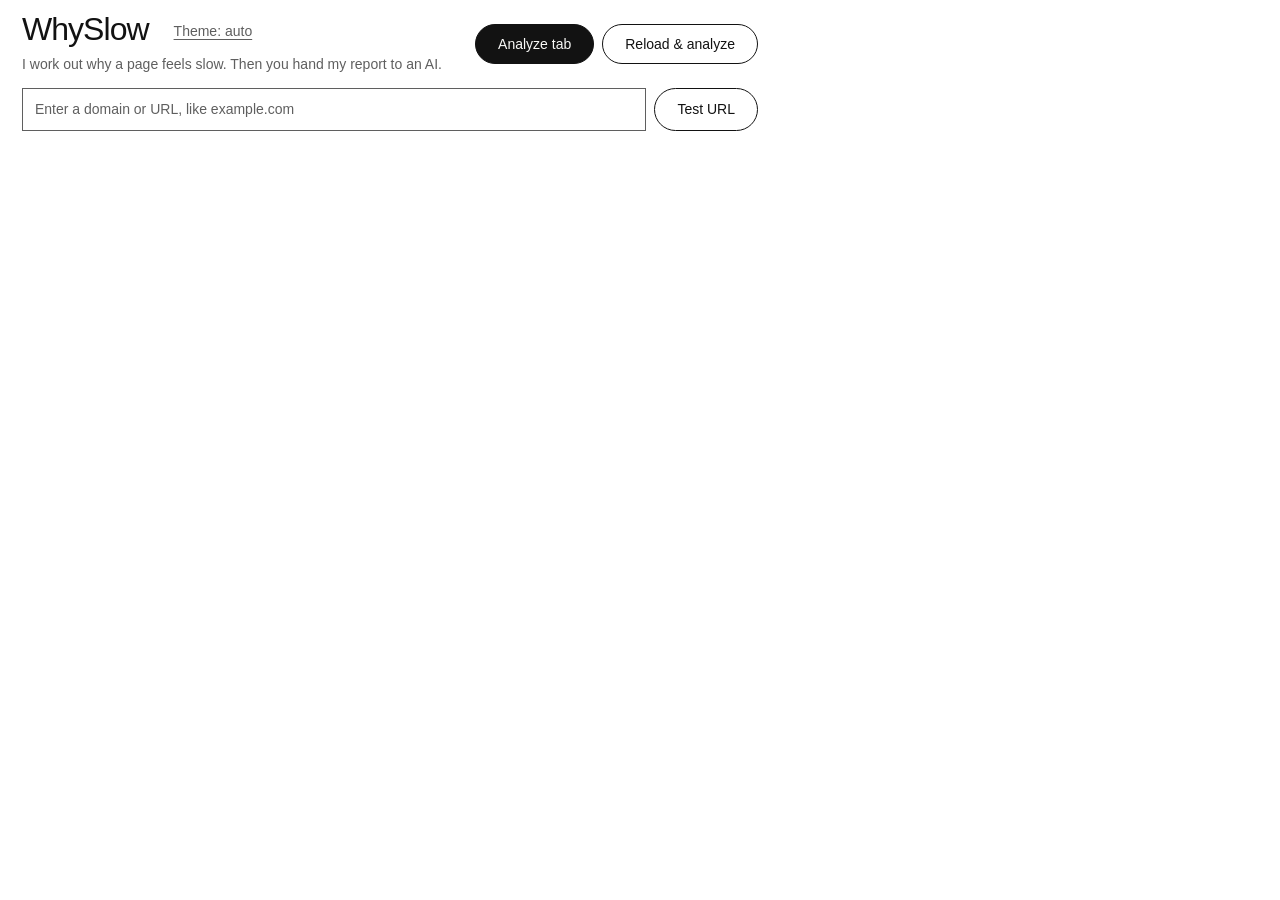
==== popup.html @ 51f520f1 "WhySlow 1.5.2: Chrome extension that works out why a website is slow Manifest V3 popup that measures" ====
<!doctype html>
<html lang="en">
<head>
  <meta charset="utf-8">
  <title>WhySlow</title>
  <link rel="stylesheet" href="tokens.css">
  <link rel="stylesheet" href="popup.css">
  <script src="theme.js"></script>
</head>
<body>
  <header>
    <div>
      <h1>WhySlow <span class="ver" id="ver"></span> <button id="btnTheme" type="button" class="ds-btn ds-btn--text themebtn"></button></h1>
      <div class="tag">I work out why a page feels slow. Then you hand my report to an AI.</div>
    </div>
    <div class="actions">
      <button id="btnTab" class="ds-btn" title="Analyze what this tab has already loaded">Analyze tab</button>
      <button id="btnReload" class="ds-btn ds-btn--outline" title="Reload this tab bypassing the cache, then analyze it">Reload &amp; analyze</button>
    </div>
  </header>

  <div class="urlrow">
    <input id="urlInput" type="text" aria-label="Domain or URL to test" placeholder="Enter a domain or URL, like example.com" spellcheck="false">
    <button id="btnUrl" class="ds-btn ds-btn--outline">Test URL</button>
  </div>

  <div id="status" class="status" role="status" hidden></div>
  <div id="results" hidden></div>

  <section id="aiHelp" class="aihelp" hidden></section>

  <footer id="footer" hidden>
    <button id="btnMd" class="ds-btn ds-btn--lg">Export report</button>
    <button id="btnCopy" class="ds-btn ds-btn--outline">Copy report</button>
    <button id="btnCsv" class="ds-btn ds-btn--outline">Export CSV</button>
  </footer>
  <div id="exportNote" class="exportnote" role="status" aria-live="polite"></div>
  <div class="endspacer"></div>

  <script src="history.js"></script>
  <script src="popup.js"></script>
</body>
</html>
---- tokens.css ----
/* Design tokens: "Website v2" design system (project/tokens.json).
   The only place colour values are written. Everything else uses these variables.
   General Sans is bundled in fonts/ (ITF Free Font License, see fonts/FFL.txt). */

@font-face {
  font-family: "General Sans";
  src: url("fonts/GeneralSans-Regular.woff2") format("woff2");
  font-weight: 400;
  font-style: normal;
  font-display: swap;
}
@font-face {
  font-family: "General Sans";
  src: url("fonts/GeneralSans-Medium.woff2") format("woff2");
  font-weight: 500;
  font-style: normal;
  font-display: swap;
}

:root {
  color-scheme: light dark;

  /* Colour: light */
  --bg: #ffffff;
  --surface: #f7f7f7;
  --border: #dddddd;
  --ink: #121212;
  --ink-muted: #5f5f5f;
  --ink-faint: #aaaaaa; /* decorative only, never text */
  --action: #121212;
  --on-action: #f9f9f7;
  --overlay: #00000026;
  --scrim: #00000066;

  /* Type */
  --font-sans: "General Sans", Arial, sans-serif;
  --body-size: 16px;
  --body-line: 25.6px;
  --button-size: 14px;
  --button-line: 22.4px;
  --button-weight: 500;
  /* The brand display style (80px / 88px / -2.4px) scaled to 32px for the popup */
  --display-size: 32px;
  --display-line: 35.2px;
  --display-tracking: -0.96px;

  /* Spacing */
  --space-8: 8px;
  --space-12: 12px;
  --space-22: 22px;
  --space-28: 28px;

  /* Radius */
  --radius-none: 0;
  --radius-sm: 8px;
  --radius-md: 10px;
  --radius-pill: 1000px;
}

/* Dark follows the system unless the user picked a theme (data-theme, set by theme.js) */
@media (prefers-color-scheme: dark) {
  :root:not([data-theme="light"]) {
    --bg: #121212;
    --surface: #1a1a1a;
    --border: #3a3a3a;
    --ink: #f9f9f7;
    --ink-muted: #a8a8a8;
    --ink-faint: #6b6b6b;
    --action: #f9f9f7;
    --on-action: #121212;
    --overlay: #ffffff26;
    --scrim: #00000066;
  }
}
:root[data-theme="dark"] {
  color-scheme: dark;
  --bg: #121212;
  --surface: #1a1a1a;
  --border: #3a3a3a;
  --ink: #f9f9f7;
  --ink-muted: #a8a8a8;
  --ink-faint: #6b6b6b;
  --action: #f9f9f7;
  --on-action: #121212;
  --overlay: #ffffff26;
  --scrim: #00000066;
}
:root[data-theme="light"] { color-scheme: light; }
---- popup.css ----
/* WhySlow popup. Tokens live in tokens.css; no colour values are written here.
   Look: white ground, near-black ink, no accent hue, square panels, pill buttons,
   no shadows. Status is shown with weight, labels and symbols, never colour. */

* { box-sizing: border-box; }
body {
  width: 780px;
  max-height: 600px;
  overflow-x: hidden;
  overflow-y: auto;
  margin: 0;
  padding: var(--space-12) var(--space-22) 0;
  background: var(--bg);
  color: var(--ink);
  font-family: var(--font-sans);
  font-size: var(--body-size);
  line-height: var(--body-line);
  font-weight: 400;
}
[hidden] { display: none !important; }
:focus-visible { outline: 2px solid var(--ink); outline-offset: 3px; }

header { display: flex; align-items: center; justify-content: space-between; margin-bottom: var(--space-12); gap: var(--space-12); }
h1 {
  margin: 0;
  font-size: var(--display-size);
  line-height: var(--display-line);
  font-weight: 400;
  letter-spacing: var(--display-tracking);
}
.tag { color: var(--ink-muted); font-size: var(--button-size); line-height: var(--button-line); }
h2 {
  font-size: var(--body-size);
  line-height: var(--body-line);
  font-weight: 500;
  margin: var(--space-22) 0 var(--space-8);
  padding-top: var(--space-12);
  border-top: 1px solid var(--border);
}
.actions { display: flex; gap: var(--space-8); flex-shrink: 0; }
.ver { font-size: var(--button-size); font-weight: 400; letter-spacing: 0; color: var(--ink-muted); margin-left: calc(var(--space-8) / 2); }

/* Buttons: the Button component's pill rules */
.ds-btn {
  display: inline-flex;
  align-items: center;
  gap: var(--space-8);
  margin: 0;
  box-sizing: border-box;
  font-family: var(--font-sans);
  font-size: var(--button-size);
  font-weight: var(--button-weight);
  line-height: 1.6;
  padding: var(--space-8) var(--space-22);
  border-radius: var(--radius-pill);
  border: 1px solid var(--action);
  background: var(--action);
  color: var(--on-action);
  text-decoration: none;
  cursor: pointer;
  white-space: nowrap;
}
.ds-btn--lg { font-size: var(--body-size); padding: var(--space-12) var(--space-28); }
.ds-btn--outline { background: transparent; color: var(--ink); border-color: var(--ink); }
.ds-btn--text { background: transparent; color: var(--ink); border-color: transparent; padding: 0; border-radius: var(--radius-none); }
.ds-btn--text span.lbl { text-decoration: underline; text-underline-offset: 3px; }
.ds-btn svg { flex: none; }
.ds-btn--sm { padding: calc(var(--space-8) / 2) var(--space-12); }
.ds-btn:hover:not(:disabled) { border-color: var(--ink); }
.ds-btn--outline:hover:not(:disabled) { background: var(--overlay); }
.ds-btn:disabled { background: transparent; color: var(--ink-muted); border-color: var(--ink-muted); cursor: progress; }
.ds-btn--text:disabled { border-color: transparent; }

/* One primary action per view: once there is a result, the Export report button leads */
body.has-results header .ds-btn { background: transparent; color: var(--ink); border-color: var(--ink); }
body.has-results header .ds-btn:disabled { color: var(--ink-muted); border-color: var(--ink-muted); }

.urlrow { display: flex; gap: var(--space-8); margin-bottom: var(--space-12); }
input[type="text"], select {
  font: inherit;
  font-size: var(--button-size);
  color: var(--ink);
  background: var(--bg);
  border: 1px solid var(--ink-muted);
  border-radius: var(--radius-none);
  padding: var(--space-8) var(--space-12);
  min-width: 0;
}
input[type="text"]::placeholder { color: var(--ink-muted); opacity: 1; }
.urlrow input { flex: 1; }
input[type="checkbox"] { accent-color: var(--ink); width: 16px; height: 16px; vertical-align: -3px; margin: 0 var(--space-8) 0 0; }

.status { padding: var(--space-8) var(--space-12); border: 1px solid var(--border); background: var(--surface); margin: var(--space-8) 0; font-size: var(--button-size); line-height: var(--button-line); }
.status.error { border: 2px solid var(--ink); font-weight: 500; }
.status.error::before { content: "Problem: "; }

.pageinfo { color: var(--ink-muted); margin-bottom: var(--space-12); word-break: break-all; font-size: var(--button-size); line-height: var(--button-line); }
.pageinfo strong { color: var(--ink); font-weight: 500; }
.mode { color: var(--ink-muted); }

/* Terminal motif: surface panel, border, key timings, block cursor */
.terminal { background: var(--surface); border: 1px solid var(--border); padding: var(--space-12) var(--space-22); margin-bottom: var(--space-12); }
.term-cmd { color: var(--ink-muted); font-size: var(--button-size); line-height: var(--button-line); word-break: break-all; }
.term-list { display: grid; grid-template-columns: max-content max-content 1fr; column-gap: var(--space-28); margin: var(--space-8) 0 0; padding: 0; }
.term-list dt, .term-list dd { margin: 0; font-size: var(--body-size); line-height: var(--body-line); }
.term-list dt { color: var(--ink-muted); }
.term-list dd { font-variant-numeric: tabular-nums; font-weight: 500; text-align: right; }
.term-list dd.state { text-align: left; font-weight: 400; color: var(--ink-muted); }
.cursor {
  display: inline-block;
  width: 0.6em;
  height: 1.1em;
  margin-top: var(--space-8);
  background: var(--ink);
  vertical-align: text-bottom;
  animation: blink 1.1s steps(1) infinite;
}
@keyframes blink { 50% { opacity: 0; } }
@media (prefers-reduced-motion: reduce) { .cursor { animation: none; } }

.verdict { background: var(--surface); border: 1px solid var(--border); padding: var(--space-12) var(--space-22); margin-bottom: var(--space-12); }
.verdict .counts { display: flex; gap: var(--space-8); align-items: center; margin-bottom: var(--space-8); font-weight: 500; }
.verdict ol { margin: 0; padding-left: var(--space-22); }
.verdict li { margin: 0; }
.verdict li strong { font-weight: 500; }

/* Severity tags: ink fill for high, ink outline for medium, muted outline for low */
.pill {
  display: inline-block;
  font-size: var(--button-size);
  line-height: 1.4;
  font-weight: 500;
  padding: 0 var(--space-12);
  border-radius: var(--radius-pill);
  border: 1px solid var(--ink);
  background: transparent;
  color: var(--ink);
  vertical-align: 1px;
  margin-right: calc(var(--space-8) / 2);
}
.pill.high { background: var(--action); border-color: var(--action); color: var(--on-action); }
.pill.med { border-width: 2px; padding: 0 calc(var(--space-12) - 1px); }
.pill.low { border-color: var(--ink-muted); color: var(--ink-muted); font-weight: 400; }
.pill.info { border-color: var(--border); color: var(--ink-muted); font-weight: 400; }

.cards { display: grid; grid-template-columns: repeat(4, 1fr); gap: var(--space-8); }
.card { background: var(--surface); border: 1px solid var(--border); padding: var(--space-8) var(--space-12); min-width: 0; }
.card .label { color: var(--ink-muted); font-size: var(--button-size); line-height: var(--button-line); }
.card .value { font-size: var(--body-size); font-weight: 500; }
.card .sub { color: var(--ink-muted); font-size: var(--button-size); line-height: var(--button-line); }
.card .rating { font-size: var(--button-size); line-height: var(--button-line); font-weight: 400; color: var(--ink-muted); }

/* Status without colour: weight, size and a text label or symbol */
.good { font-weight: 400; }
.warn { font-weight: 500; }
.bad { font-weight: 500; text-decoration: underline; text-decoration-thickness: 2px; text-underline-offset: 3px; }
.card .rating.warn, .card .rating.bad { color: var(--ink); text-decoration: none; }
.card .rating.warn, .card .rating.bad { font-weight: 500; }
.flag { font-size: var(--button-size); font-weight: 400; color: var(--ink-muted); text-decoration: none; display: inline-block; margin-left: calc(var(--space-8) / 2); }
.ok { color: var(--ink); }

ul.findings { margin: 0; padding: 0; list-style: none; }
ul.findings > li { padding: var(--space-8) 0; border-bottom: 1px solid var(--border); }
ul.findings strong { font-weight: 500; }
ul.findings .detail { color: var(--ink-muted); margin-top: calc(var(--space-8) / 2); }
ul.findings ul { margin: calc(var(--space-8) / 2) 0 0; padding-left: var(--space-22); font-size: var(--button-size); line-height: var(--button-line); word-break: break-all; }

table { width: 100%; border-collapse: collapse; font-size: var(--button-size); line-height: var(--button-line); }
th, td { text-align: left; padding: calc(var(--space-8) / 2) var(--space-8); border-bottom: 1px solid var(--border); white-space: nowrap; }
th { color: var(--ink-muted); font-weight: 500; position: sticky; top: 0; background: var(--bg); }
th[data-key] { cursor: pointer; }
th[data-key]:hover { color: var(--ink); text-decoration: underline; }
td.num, th.num { text-align: right; font-variant-numeric: tabular-nums; }
td.url { max-width: 130px; overflow: hidden; text-overflow: ellipsis; }
.scroll { max-height: 280px; overflow: auto; border: 1px solid var(--border); }
.scroll.tall { max-height: none; }

.chips { display: flex; gap: var(--space-8); margin: var(--space-8) 0; flex-wrap: wrap; }
.chip {
  font: inherit;
  font-size: var(--button-size);
  font-weight: 400;
  line-height: 1.6;
  color: var(--ink);
  background: transparent;
  padding: 0 var(--space-12);
  border: 1px solid var(--ink-muted);
  border-radius: var(--radius-pill);
  cursor: pointer;
}
.chip:hover { background: var(--overlay); }
.chip.on { border: 2px solid var(--ink); padding: 0 calc(var(--space-12) - 1px); font-weight: 500; }
.chip.on::before { content: "\2713\00a0"; }

.hint { color: var(--ink-muted); font-size: var(--button-size); line-height: var(--button-line); margin-top: var(--space-8); }
.hint.tight { margin: 0 0 calc(var(--space-8) / 2); }
.hint a, .hint u { color: inherit; }

footer { display: flex; gap: var(--space-12); align-items: center; flex-wrap: wrap; margin-top: var(--space-22); }
.exportnote { margin-top: var(--space-8); font-size: var(--button-size); line-height: var(--button-line); color: var(--ink); font-weight: 500; }
.exportnote:empty { display: none; }
/* Real element (not padding) so the space survives at the end of the scrolling body */
.endspacer { height: var(--space-28); flex-shrink: 0; }
#footer[hidden] + .exportnote + .endspacer { display: none; }

/* Saved runs and comparison */
.better { font-weight: 500; }
.worse { font-weight: 500; text-decoration: underline; text-decoration-thickness: 2px; text-underline-offset: 3px; }
.same { color: var(--ink-muted); font-weight: 400; }
.cmpbar { display: flex; align-items: center; gap: var(--space-8); margin: 0 0 var(--space-8); }
.cmpbar label, .noterow label { color: var(--ink-muted); font-size: var(--button-size); flex-shrink: 0; }
.cmpbar select { flex: 1; }
.cmpsum { font-weight: 500; margin-bottom: var(--space-8); }
.warnbox { border: 1px solid var(--ink); padding: var(--space-8) var(--space-12); margin: 0 0 var(--space-8); font-size: var(--button-size); line-height: var(--button-line); }
.warnbox::before { content: "Note: "; font-weight: 500; }
table.cmp tr.same td:not(:first-child) { color: var(--ink-muted); }
td.chg { font-weight: 500; }
td.chg.same { font-weight: 400; }
td.chg.worse { text-decoration: none; }
.chg-block { margin-top: var(--space-8); }
.chg-block strong { font-weight: 500; }
.chg-block ul { margin: calc(var(--space-8) / 2) 0 0; padding-left: var(--space-22); font-size: var(--button-size); line-height: var(--button-line); word-break: break-all; }
.chg-block li.better, .chg-block li.worse { font-weight: 400; text-decoration: none; }
.chg-block li.better::marker { content: "\2713\00a0"; }
.chg-block li.worse::marker { content: "\2717\00a0"; }
.noterow { display: flex; align-items: center; gap: var(--space-8); margin-top: var(--space-12); }
.noterow input { flex: 1; }
details.hist { margin-top: var(--space-22); border-top: 1px solid var(--border); padding-top: var(--space-12); }
details.hist summary { cursor: pointer; font-weight: 500; margin-bottom: var(--space-8); }
tr.thisrun td { background: var(--surface); }
td.note { max-width: 200px; overflow: hidden; text-overflow: ellipsis; }
.histctl { display: flex; align-items: center; gap: var(--space-22); margin-top: var(--space-12); flex-wrap: wrap; }
.histctl label { font-size: var(--button-size); }

/* Next: give the report to an AI */
.aihelp { background: var(--surface); border: 1px solid var(--border); padding: var(--space-12) var(--space-22); margin-top: var(--space-22); }
.aihelp strong { font-weight: 500; }
.aihelp ol { margin: var(--space-8) 0; padding-left: var(--space-22); color: var(--ink-muted); }
.aihelp li { margin: 0; }
.aichips { display: flex; gap: var(--space-8); flex-wrap: wrap; }

.aipick { border-top: 1px solid var(--border); padding-top: var(--space-12); }
.aipick-title { font-size: var(--button-size); line-height: var(--button-line); margin-bottom: var(--space-8); }
.aistatus { margin-top: var(--space-12); font-size: var(--button-size); line-height: var(--button-line); color: var(--ink); }
.aistatus:empty { display: none; }
.aistatus.done::before { content: "\2713\00a0"; }
.aistatus.fail { font-weight: 500; }
.aistatus.fail::before { content: "Problem: "; }

/* Keep the history table inside the popup width */
details.hist td, details.hist th { white-space: normal; }
details.hist td.note { white-space: nowrap; max-width: 120px; }

.themebtn { font-size: var(--button-size); letter-spacing: 0; font-weight: 400; margin-left: var(--space-12); color: var(--ink-muted); vertical-align: middle; }
.themebtn:hover .lbl { color: var(--ink); }
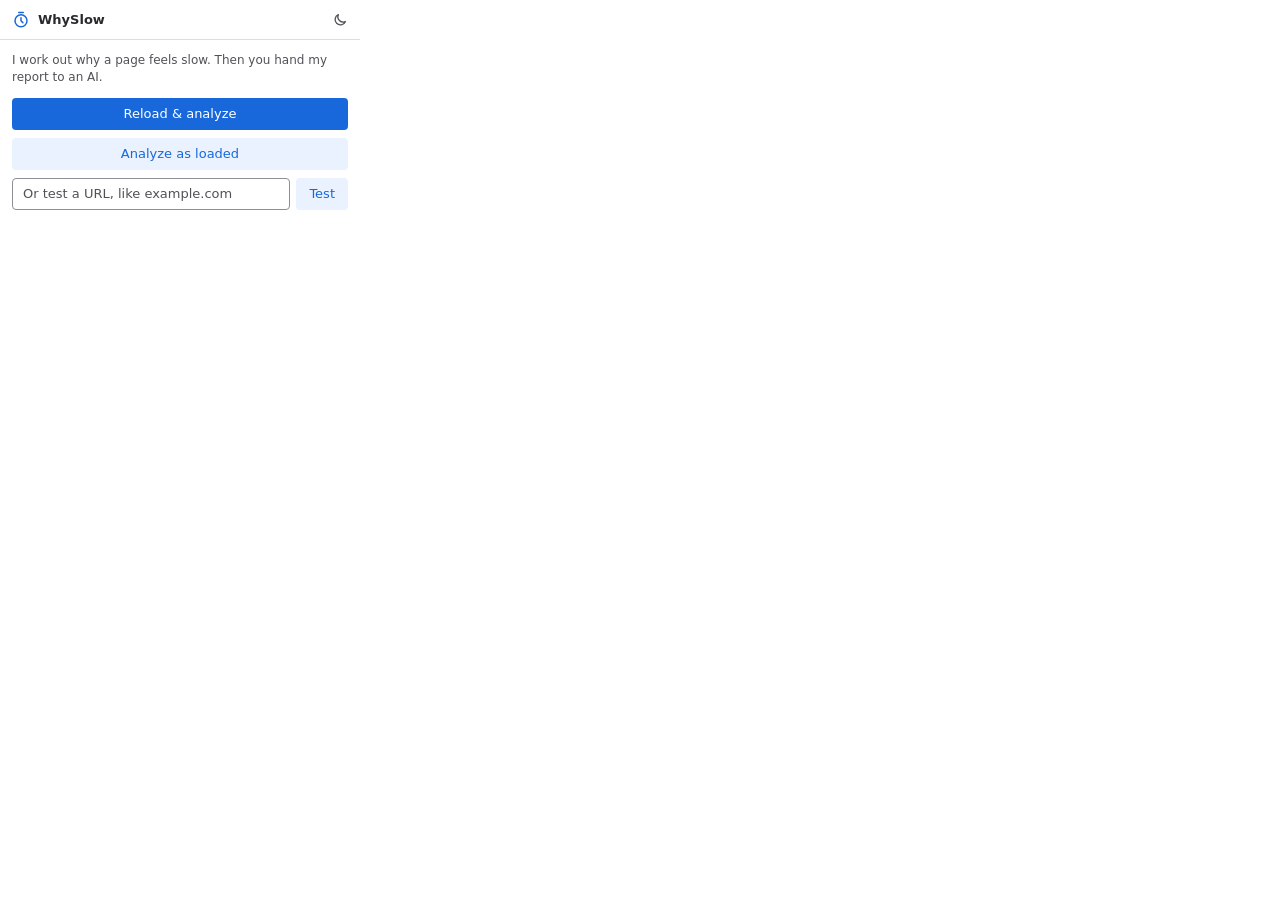
==== commit bf925e33: "WhySlow 2.1.2: popup redesigned as a 360 px mini app - Popup rebuilt from design option E: header, t" ====
--- a/popup.html
+++ b/popup.html
@@ -1,41 +1,53 @@
 <!doctype html>
-<html lang="en">
+<html lang="en" data-preset="keystone">
 <head>
   <meta charset="utf-8">
   <title>WhySlow</title>
+  <link rel="stylesheet" href="strata.css">
   <link rel="stylesheet" href="tokens.css">
   <link rel="stylesheet" href="popup.css">
-  <script src="theme.js"></script>
+  <script src="mode.js"></script>
 </head>
 <body>
-  <header>
-    <div>
-      <h1>WhySlow <span class="ver" id="ver"></span> <button id="btnTheme" type="button" class="ds-btn ds-btn--text themebtn"></button></h1>
-      <div class="tag">I work out why a page feels slow. Then you hand my report to an AI.</div>
-    </div>
-    <div class="actions">
-      <button id="btnTab" class="ds-btn" title="Analyze what this tab has already loaded">Analyze tab</button>
-      <button id="btnReload" class="ds-btn ds-btn--outline" title="Reload this tab bypassing the cache, then analyze it">Reload &amp; analyze</button>
-    </div>
+  <header class="bar">
+    <svg class="logo" width="18" height="18" viewBox="0 0 24 24" fill="none" stroke="currentColor" stroke-width="2" stroke-linecap="round" stroke-linejoin="round" aria-hidden="true"><circle cx="12" cy="13" r="8"/><path d="M12 9v4l2.5 2.5"/><path d="M9 2h6"/></svg>
+    <h1 class="brand">WhySlow <span class="ver" id="ver"></span></h1>
+    <span class="host" id="host"></span>
+    <button id="btnMode" class="ib" type="button" aria-label="Switch to dark mode" title="Switch to dark mode"></button>
+    <button id="btnAgain" class="ib" type="button" aria-label="Run again: reload without the cache and measure" title="Run again (reload without the cache)" hidden><svg width="16" height="16" viewBox="0 0 24 24" fill="none" stroke="currentColor" stroke-width="2" stroke-linecap="round" stroke-linejoin="round" aria-hidden="true"><path d="M21 12a9 9 0 1 1-2.6-6.4"/><path d="M21 4v5h-5"/></svg></button>
+    <button id="btnMenu" class="ib" type="button" aria-label="Other tests" title="Other tests" aria-expanded="false" aria-controls="launch" hidden><svg width="16" height="16" viewBox="0 0 24 24" fill="none" stroke="currentColor" stroke-width="2" stroke-linecap="round" stroke-linejoin="round" aria-hidden="true"><circle cx="12" cy="5" r="1"/><circle cx="12" cy="12" r="1"/><circle cx="12" cy="19" r="1"/></svg></button>
   </header>
 
-  <div class="urlrow">
-    <input id="urlInput" type="text" aria-label="Domain or URL to test" placeholder="Enter a domain or URL, like example.com" spellcheck="false">
-    <button id="btnUrl" class="ds-btn ds-btn--outline">Test URL</button>
+  <nav id="tabs" class="tabs" role="tablist" aria-label="Views" hidden></nav>
+
+  <main id="main">
+    <section id="launch" class="launch" aria-label="Run a test">
+      <p class="tag">I work out why a page feels slow. Then you hand my report to an AI.</p>
+      <button id="btnReload" class="ds-btn" type="button" title="Reload this tab bypassing the cache, then analyze it">Reload &amp; analyze</button>
+      <button id="btnTab" class="ds-btn ds-btn--outline" type="button" title="Analyze what this tab has already loaded (cache may be warm)">Analyze as loaded</button>
+      <div class="urlrow">
+        <input id="urlInput" type="text" aria-label="Domain or URL to test" placeholder="Or test a URL, like example.com" spellcheck="false">
+        <button id="btnUrl" class="ds-btn ds-btn--outline" type="button">Test</button>
+      </div>
+    </section>
+    <div id="status" class="status" role="status" hidden></div>
+    <div id="results" hidden></div>
+  </main>
+
+  <div id="toast" class="toast" role="status" aria-live="polite"></div>
+  <div id="aiMenu" class="aimenu" hidden>
+    <div class="aimenu-h">Copy the full report with a question on top</div>
+    <div id="aiChips"></div>
   </div>
 
-  <div id="status" class="status" role="status" hidden></div>
-  <div id="results" hidden></div>
-
-  <section id="aiHelp" class="aihelp" hidden></section>
-
-  <footer id="footer" hidden>
-    <button id="btnMd" class="ds-btn ds-btn--lg">Export report</button>
-    <button id="btnCopy" class="ds-btn ds-btn--outline">Copy report</button>
-    <button id="btnCsv" class="ds-btn ds-btn--outline">Export CSV</button>
+  <footer id="footer" class="actbar" hidden>
+    <div class="copy">
+      <button id="btnCopy" type="button" title="Copy the full Markdown report to paste into an AI chat">Copy AI brief</button>
+      <button id="btnAsk" type="button" aria-label="Copy the report with a question" title="Copy with a question" aria-expanded="false" aria-controls="aiMenu"><svg width="12" height="12" viewBox="0 0 24 24" fill="none" stroke="currentColor" stroke-width="2.5" stroke-linecap="round" stroke-linejoin="round" aria-hidden="true"><path d="M6 15l6-6 6 6"/></svg></button>
+    </div>
+    <button id="btnMd" class="act" type="button" title="Save the report as a Markdown file in Downloads">Save .md</button>
+    <button id="btnDetails" class="act" type="button" aria-pressed="false" title="All measures, domains and files">Details</button>
   </footer>
-  <div id="exportNote" class="exportnote" role="status" aria-live="polite"></div>
-  <div class="endspacer"></div>
 
   <script src="history.js"></script>
   <script src="popup.js"></script>
--- a/strata.css
+++ b/strata.css
@@ -0,0 +1 @@
+:root{--st-ref-white: #ffffff;--st-ref-black: #000000;--st-ref-grey-98: #fafafa;--st-ref-grey-96: #f5f5f5;--st-ref-grey-92: #ebebeb;--st-ref-grey-88: #e0e0e0;--st-ref-grey-84: #d6d6d6;--st-ref-grey-82: #d1d1d1;--st-ref-grey-74: #bdbdbd;--st-ref-grey-38: #616161;--st-ref-grey-26: #424242;--st-ref-grey-14: #242424;--st-ref-blue-160: #ebf3fc;--st-ref-blue-80: #0f6cbd;--st-ref-blue-70: #115ea3;--st-ref-blue-40: #0c3b5e;--st-ref-green-bg: #f1faf1;--st-ref-green-fill: #107c10;--st-ref-green-text: #0e700e;--st-ref-orange-bg: #fff9f5;--st-ref-orange-fill: #f7630c;--st-ref-orange-text: #bc4b09;--st-ref-red-bg: #fdf3f4;--st-ref-red-fill: #d13438;--st-ref-red-text: #b10e1c;--st-ref-alpha-black-40: #00000066;--st-ref-shadow-ambient: #0000001f;--st-ref-shadow-key: #00000024;--st-ref-font-sans: "Segoe UI Variable Text", "Segoe UI", -apple-system, BlinkMacSystemFont, Roboto, "Helvetica Neue", sans-serif;--st-ref-font-mono: Consolas, "Cascadia Mono", "Courier New", Courier, monospace}:root{--st-space-0-5: 2px;--st-space-1: 4px;--st-space-1-5: 6px;--st-space-2: 8px;--st-space-3: 12px;--st-space-4: 16px;--st-space-5: 20px;--st-space-6: 24px;--st-space-8: 32px;--st-space-10: 40px;--st-space-12: 48px;--st-duration-fast: .1s;--st-duration-base: .2s;--st-ease-out: cubic-bezier(.2, 0, 0, 1);--st-z-overlay: 1000;--st-z-toast: 1100;--st-z-tooltip: 1200}[data-preset=meridian]{color-scheme:light;--st-surface: var(--st-ref-grey-98);--st-surface-sunken: var(--st-ref-grey-96);--st-surface-raised: var(--st-ref-white);--st-surface-overlay: var(--st-ref-white);--st-surface-bar: var(--st-ref-white);--st-bar-backdrop: none;--st-scrim: var(--st-ref-alpha-black-40);--st-text: var(--st-ref-grey-14);--st-text-subtle: var(--st-ref-grey-26);--st-text-subtlest: var(--st-ref-grey-38);--st-text-disabled: var(--st-ref-grey-74);--st-text-accent: var(--st-ref-blue-80);--st-accent: var(--st-ref-blue-80);--st-accent-hover: var(--st-ref-blue-70);--st-accent-pressed: var(--st-ref-blue-40);--st-on-accent: var(--st-ref-white);--st-accent-subtle: var(--st-ref-blue-160);--st-neutral-fill: var(--st-ref-grey-92);--st-neutral-fill-hover: var(--st-ref-grey-88);--st-neutral-fill-pressed: var(--st-ref-grey-84);--st-button-fg: var(--st-text);--st-button-bg: var(--st-ref-white);--st-button-bg-hover: var(--st-ref-grey-96);--st-button-bg-pressed: var(--st-ref-grey-88);--st-button-border: var(--st-ref-grey-82);--st-subtle-hover: var(--st-ref-grey-96);--st-subtle-pressed: var(--st-ref-grey-88);--st-disabled-bg: var(--st-ref-grey-96);--st-disabled-border: var(--st-ref-grey-88);--st-disabled-track: var(--st-ref-grey-88);--st-selected-bg: var(--st-neutral-fill);--st-selected-fg: var(--st-text);--st-border: var(--st-ref-grey-88);--st-border-input: var(--st-ref-grey-38);--st-border-input-side: var(--st-button-border);--st-input-bg: var(--st-ref-white);--st-focus-ring: var(--st-ref-black);--st-control-on: var(--st-ref-blue-80);--st-on-control: var(--st-ref-white);--st-control-off: var(--st-ref-grey-38);--st-knob: var(--st-ref-white);--st-switch-on: var(--st-control-on);--st-switch-off-bg: transparent;--st-switch-knob-off: var(--st-control-off);--st-switch-knob-shadow: none;--st-switch-inset: 3px;--st-info-bg: var(--st-ref-blue-160);--st-info-fill: var(--st-ref-blue-80);--st-info-text: var(--st-ref-blue-80);--st-on-info: var(--st-ref-white);--st-success-bg: var(--st-ref-green-bg);--st-success-fill: var(--st-ref-green-fill);--st-success-text: var(--st-ref-green-text);--st-on-success: var(--st-ref-white);--st-warning-bg: var(--st-ref-orange-bg);--st-warning-fill: var(--st-ref-orange-fill);--st-warning-text: var(--st-ref-orange-text);--st-on-warning: var(--st-ref-grey-14);--st-danger-bg: var(--st-ref-red-bg);--st-danger-fill: var(--st-ref-red-fill);--st-danger-text: var(--st-ref-red-text);--st-on-danger: var(--st-ref-white);--st-shadow-raised: 0 0 2px var(--st-ref-shadow-ambient), 0 2px 4px var(--st-ref-shadow-key);--st-shadow-overlay: 0 0 2px var(--st-ref-shadow-ambient), 0 8px 16px var(--st-ref-shadow-key);--st-shadow-knob: 0 1px 2px var(--st-ref-shadow-key);--st-shadow-floating: 0 0 2px var(--st-ref-shadow-ambient), 0 4px 8px var(--st-ref-shadow-key);--st-font-sans: var(--st-ref-font-sans);--st-font-mono: var(--st-ref-font-mono);--st-font-size-body: 14px;--st-line-height-body: 20px;--st-font-size-small: 12px;--st-line-height-small: 16px;--st-font-size-label: 14px;--st-font-weight-label: 600;--st-font-weight-strong: 600;--st-font-size-title: 20px;--st-line-height-title: 28px;--st-tracking-body: normal;--st-control-height-sm: 24px;--st-control-height-md: 32px;--st-control-height-lg: 40px;--st-input-height: 32px;--st-control-padding-x: 12px;--st-control-padding-x-sm: 8px;--st-check-size: 16px;--st-switch-width: 40px;--st-switch-height: 20px;--st-border-width-control: 1px;--st-radius-xs: 2px;--st-radius-control: 4px;--st-radius-card: 8px;--st-radius-overlay: 8px;--st-radius-dialog: 8px;--st-radius-pill: 9999px}[data-preset=glass]{color-scheme:light dark;--st-ref-glass-base: light-dark(#f2f2f7, #000000);--st-ref-glass-raised: light-dark(#ffffff, #1c1c1e);--st-ref-glass-elevated: light-dark(#ffffff, #2c2c2e);--st-ref-glass-glass: light-dark(rgba(249, 249, 251, .78), rgba(28, 28, 30, .74));--st-ref-glass-fill: light-dark(rgba(118, 118, 128, .12), rgba(118, 118, 128, .24));--st-ref-glass-separator: light-dark(rgba(60, 60, 67, .29), rgba(84, 84, 88, .65));--st-ref-glass-label: light-dark(#000000, #ffffff);--st-ref-glass-label-secondary: light-dark(#6c6c70, #a1a1a8);--st-ref-glass-label-disabled: light-dark(rgba(60, 60, 67, .3), rgba(235, 235, 245, .3));--st-ref-glass-tint: light-dark(#0066d6, #4aa3ff);--st-ref-glass-on-tint: light-dark(#ffffff, #000000);--st-ref-glass-tint-soft: light-dark(#e3eefc, #0f2c4d);--st-ref-glass-green: light-dark(#1f7a35, #32d15a);--st-ref-glass-on-green: light-dark(#ffffff, #000000);--st-ref-glass-orange: light-dark(#b8460b, #ff9f0a);--st-ref-glass-on-orange: light-dark(#ffffff, #000000);--st-ref-glass-red: light-dark(#d1001f, #ff6b62);--st-ref-glass-on-red: light-dark(#ffffff, #000000);--st-ref-glass-switch-off: light-dark(#8a8a8e, #7c7c82);--st-surface: var(--st-ref-glass-base);--st-surface-sunken: var(--st-ref-glass-fill);--st-surface-raised: var(--st-ref-glass-raised);--st-surface-overlay: var(--st-ref-glass-elevated);--st-surface-bar: var(--st-ref-glass-glass);--st-bar-backdrop: saturate(180%) blur(20px);--st-scrim: light-dark(#0000006b, #000000a6);--st-text: var(--st-ref-glass-label);--st-text-subtle: light-dark(#55555a, #b9b9c0);--st-text-subtlest: var(--st-ref-glass-label-secondary);--st-text-disabled: var(--st-ref-glass-label-disabled);--st-text-accent: var(--st-ref-glass-tint);--st-accent: var(--st-ref-glass-tint);--st-accent-hover: light-dark(#005cc1, #65b1ff);--st-accent-pressed: light-dark(#0052ab, #80beff);--st-on-accent: var(--st-ref-glass-on-tint);--st-accent-subtle: var(--st-ref-glass-tint-soft);--st-neutral-fill: var(--st-ref-glass-fill);--st-neutral-fill-hover: light-dark(rgba(118, 118, 128, .18), rgba(118, 118, 128, .3));--st-neutral-fill-pressed: light-dark(rgba(118, 118, 128, .24), rgba(118, 118, 128, .36));--st-button-fg: var(--st-ref-glass-label);--st-button-bg: var(--st-neutral-fill);--st-button-bg-hover: var(--st-neutral-fill-hover);--st-button-bg-pressed: var(--st-neutral-fill-pressed);--st-button-border: transparent;--st-subtle-hover: light-dark(rgba(118, 118, 128, .1), rgba(118, 118, 128, .18));--st-subtle-pressed: light-dark(rgba(118, 118, 128, .18), rgba(118, 118, 128, .28));--st-disabled-bg: var(--st-ref-glass-fill);--st-disabled-border: transparent;--st-disabled-track: light-dark(rgba(118, 118, 128, .24), rgba(118, 118, 128, .36));--st-selected-bg: var(--st-ref-glass-tint-soft);--st-selected-fg: var(--st-ref-glass-tint);--st-border: var(--st-ref-glass-separator);--st-border-input: var(--st-ref-glass-switch-off);--st-border-input-side: var(--st-ref-glass-switch-off);--st-input-bg: var(--st-ref-glass-raised);--st-focus-ring: var(--st-ref-glass-tint);--st-control-on: var(--st-ref-glass-tint);--st-on-control: var(--st-ref-glass-on-tint);--st-control-off: var(--st-ref-glass-switch-off);--st-knob: var(--st-ref-glass-on-green);--st-switch-on: var(--st-ref-glass-green);--st-switch-off-bg: var(--st-ref-glass-switch-off);--st-switch-knob-off: #ffffff;--st-switch-knob-shadow: var(--st-shadow-knob);--st-switch-inset: 1px;--st-info-bg: var(--st-ref-glass-tint-soft);--st-info-fill: var(--st-ref-glass-tint);--st-info-text: var(--st-ref-glass-tint);--st-on-info: var(--st-ref-glass-on-tint);--st-success-bg: light-dark(#e6f4ea, #0f2d19);--st-success-fill: var(--st-ref-glass-green);--st-success-text: var(--st-ref-glass-green);--st-on-success: var(--st-ref-glass-on-green);--st-warning-bg: light-dark(#fcefe4, #3a2306);--st-warning-fill: var(--st-ref-glass-orange);--st-warning-text: var(--st-ref-glass-orange);--st-on-warning: var(--st-ref-glass-on-orange);--st-danger-bg: light-dark(#fde8ea, #3d1014);--st-danger-fill: var(--st-ref-glass-red);--st-danger-text: var(--st-ref-glass-red);--st-on-danger: var(--st-ref-glass-on-red);--st-shadow-knob: 0 3px 8px #00000026, 0 1px 1px #00000029;--st-shadow-raised: var(--st-shadow-knob);--st-shadow-overlay: 0 12px 40px light-dark(#00000024, #00000099), 0 1px 3px light-dark(#00000014, #0000);--st-shadow-floating: var(--st-shadow-overlay);--st-font-sans: -apple-system, BlinkMacSystemFont, system-ui, "Segoe UI", "Helvetica Neue", Arial, sans-serif;--st-font-mono: ui-monospace, "SF Mono", Menlo, Consolas, monospace;--st-font-size-body: 17px;--st-line-height-body: 22px;--st-font-size-small: 13px;--st-line-height-small: 18px;--st-font-size-label: 17px;--st-font-weight-label: 600;--st-font-weight-strong: 600;--st-font-size-title: 20px;--st-line-height-title: 25px;--st-tracking-body: -.2px;--st-control-height-sm: 32px;--st-control-height-md: 44px;--st-control-height-lg: 50px;--st-input-height: 44px;--st-control-padding-x: 20px;--st-control-padding-x-sm: 12px;--st-check-size: 22px;--st-switch-width: 51px;--st-switch-height: 31px;--st-border-width-control: 1px;--st-radius-xs: 6px;--st-radius-control: 14px;--st-radius-card: 14px;--st-radius-overlay: 14px;--st-radius-dialog: 24px;--st-radius-pill: 999px}[data-preset=glass][data-mode=light]{color-scheme:light}[data-preset=glass][data-mode=dark]{color-scheme:dark}[data-preset=keystone]{color-scheme:light dark;--st-ref-ks-text: light-dark(#292a2e, #cecfd2);--st-ref-ks-text-subtle: light-dark(#505258, #a9abaf);--st-ref-ks-text-subtlest: light-dark(#63666b, #96999e);--st-ref-ks-text-disabled: light-dark(#080f214a, #e5e9f640);--st-ref-ks-text-inverse: light-dark(#ffffff, #1f1f21);--st-ref-ks-text-brand: light-dark(#1868db, #669df1);--st-ref-ks-surface: light-dark(#ffffff, #1f1f21);--st-ref-ks-surface-sunken: light-dark(#f8f8f8, #18191a);--st-ref-ks-surface-raised: light-dark(#ffffff, #242528);--st-ref-ks-surface-overlay: light-dark(#ffffff, #2b2c2f);--st-ref-ks-border: light-dark(#0b120e24, #e3e4f21f);--st-ref-ks-border-input: light-dark(#8c8f97, #7e8188);--st-ref-ks-border-focused: light-dark(#4688ec, #8fb8f6);--st-ref-ks-brand-bold: light-dark(#1868db, #669df1);--st-ref-ks-brand-bold-hovered: light-dark(#1558bc, #8fb8f6);--st-ref-ks-brand-bold-pressed: light-dark(#144794, #adcbfb);--st-ref-ks-selected: light-dark(#e9f2fe, #1c2b42);--st-ref-ks-input: light-dark(#ffffff, #242528);--st-ref-ks-neutral: light-dark(#0515240f, #ceced912);--st-ref-ks-neutral-hovered: light-dark(#0b120e24, #e3e4f21f);--st-ref-ks-neutral-pressed: light-dark(#080f214a, #e5e9f640);--st-ref-ks-neutral-subtle-hovered: light-dark(#0515240f, #ceced912);--st-ref-ks-danger-bg: light-dark(#ffeceb, #42221f);--st-ref-ks-danger-bold: light-dark(#c9372c, #f87168);--st-ref-ks-danger-text: light-dark(#ae2e24, #fd9891);--st-ref-ks-success-bg: light-dark(#efffd6, #28311b);--st-ref-ks-success-bold: light-dark(#5b7f24, #94c748);--st-ref-ks-success-text: light-dark(#4c6b1f, #b3df72);--st-ref-ks-warning-bg: light-dark(#fff5db, #38291e);--st-ref-ks-warning-text: light-dark(#9e4c00, #fca700);--st-ref-ks-info-bg: light-dark(#e9f2fe, #1c2b42);--st-ref-ks-info-text: light-dark(#1558bc, #8fb8f6);--st-surface: var(--st-ref-ks-surface);--st-surface-sunken: var(--st-ref-ks-surface-sunken);--st-surface-raised: var(--st-ref-ks-surface-raised);--st-surface-overlay: var(--st-ref-ks-surface-overlay);--st-surface-bar: var(--st-ref-ks-surface-sunken);--st-bar-backdrop: none;--st-scrim: light-dark(#050c1f75, #01040499);--st-text: var(--st-ref-ks-text);--st-text-subtle: var(--st-ref-ks-text-subtle);--st-text-subtlest: var(--st-ref-ks-text-subtlest);--st-text-disabled: var(--st-ref-ks-text-disabled);--st-text-accent: var(--st-ref-ks-text-brand);--st-accent: var(--st-ref-ks-brand-bold);--st-accent-hover: var(--st-ref-ks-brand-bold-hovered);--st-accent-pressed: var(--st-ref-ks-brand-bold-pressed);--st-on-accent: var(--st-ref-ks-text-inverse);--st-accent-subtle: var(--st-ref-ks-selected);--st-neutral-fill: var(--st-ref-ks-selected);--st-neutral-fill-hover: light-dark(#d9e8fd, #223b5e);--st-neutral-fill-pressed: light-dark(#c9ddfc, #28446b);--st-button-fg: var(--st-ref-ks-text);--st-button-bg: var(--st-ref-ks-neutral);--st-button-bg-hover: var(--st-ref-ks-neutral-hovered);--st-button-bg-pressed: var(--st-ref-ks-neutral-pressed);--st-button-border: transparent;--st-subtle-hover: var(--st-ref-ks-neutral-subtle-hovered);--st-subtle-pressed: var(--st-ref-ks-neutral-hovered);--st-disabled-bg: var(--st-ref-ks-neutral);--st-disabled-border: transparent;--st-disabled-track: var(--st-ref-ks-neutral-hovered);--st-selected-bg: var(--st-ref-ks-selected);--st-selected-fg: var(--st-ref-ks-text-brand);--st-border: var(--st-ref-ks-border);--st-border-input: var(--st-ref-ks-border-input);--st-border-input-side: var(--st-ref-ks-border-input);--st-input-bg: var(--st-ref-ks-input);--st-focus-ring: var(--st-ref-ks-border-focused);--st-control-on: var(--st-ref-ks-brand-bold);--st-on-control: var(--st-ref-ks-text-inverse);--st-control-off: var(--st-ref-ks-border-input);--st-knob: var(--st-ref-ks-text-inverse);--st-switch-on: var(--st-ref-ks-brand-bold);--st-switch-off-bg: var(--st-ref-ks-border-input);--st-switch-knob-off: var(--st-ref-ks-text-inverse);--st-switch-knob-shadow: none;--st-switch-inset: 2px;--st-info-bg: var(--st-ref-ks-info-bg);--st-info-fill: var(--st-ref-ks-brand-bold);--st-info-text: var(--st-ref-ks-info-text);--st-on-info: var(--st-ref-ks-text-inverse);--st-success-bg: var(--st-ref-ks-success-bg);--st-success-fill: var(--st-ref-ks-success-bold);--st-success-text: var(--st-ref-ks-success-text);--st-on-success: var(--st-ref-ks-text-inverse);--st-warning-bg: var(--st-ref-ks-warning-bg);--st-warning-fill: var(--st-ref-ks-warning-text);--st-warning-text: var(--st-ref-ks-warning-text);--st-on-warning: var(--st-ref-ks-text-inverse);--st-danger-bg: var(--st-ref-ks-danger-bg);--st-danger-fill: var(--st-ref-ks-danger-bold);--st-danger-text: var(--st-ref-ks-danger-text);--st-on-danger: var(--st-ref-ks-text-inverse);--st-shadow-raised: 0 1px 1px light-dark(#1e1f2140, #01040480), 0 0 1px light-dark(#1e1f214f, #01040480);--st-shadow-overlay: 0 0 0 1px light-dark(#0000, #bdbdbd1f), 0 8px 12px light-dark(#1e1f2126, #0104045c), 0 0 1px light-dark(#1e1f214f, #01040480);--st-shadow-knob: none;--st-shadow-floating: var(--st-shadow-overlay);--st-font-sans: "Instrument Sans", ui-sans-serif, -apple-system, "Segoe UI", system-ui, sans-serif;--st-font-mono: "IBM Plex Mono", ui-monospace, Menlo, Consolas, monospace;--st-font-size-body: 14px;--st-line-height-body: 20px;--st-font-size-small: 12px;--st-line-height-small: 16px;--st-font-size-label: 14px;--st-font-weight-label: 500;--st-font-weight-strong: 600;--st-font-size-title: 20px;--st-line-height-title: 24px;--st-tracking-body: normal;--st-control-height-sm: 24px;--st-control-height-md: 32px;--st-control-height-lg: 40px;--st-input-height: 40px;--st-control-padding-x: 12px;--st-control-padding-x-sm: 8px;--st-check-size: 16px;--st-switch-width: 40px;--st-switch-height: 20px;--st-border-width-control: 1px;--st-radius-xs: 2px;--st-radius-control: 4px;--st-radius-card: 8px;--st-radius-overlay: 6px;--st-radius-dialog: 12px;--st-radius-pill: 9999px}[data-preset=keystone][data-mode=light]{color-scheme:light}[data-preset=keystone][data-mode=dark]{color-scheme:dark}[data-preset]{background:var(--st-surface);color:var(--st-text);font:400 var(--st-font-size-body) / var(--st-line-height-body) var(--st-font-sans);letter-spacing:var(--st-tracking-body);-webkit-font-smoothing:antialiased}[data-preset] *,[data-preset] *:before,[data-preset] *:after{box-sizing:border-box}.st-visually-hidden{position:absolute;width:1px;height:1px;margin:-1px;padding:0;overflow:hidden;clip-path:inset(50%);white-space:nowrap;border:0}@media(prefers-reduced-motion:reduce){[data-preset] *{transition-duration:.01ms!important;animation-duration:.01ms!important}}.st-btn{--st-btn-bg: var(--st-button-bg);--st-btn-bg-hover: var(--st-button-bg-hover);--st-btn-bg-pressed: var(--st-button-bg-pressed);--st-btn-fg: var(--st-button-fg);--st-btn-border: var(--st-button-border);--st-btn-height: var(--st-control-height-md);--st-btn-padding-x: var(--st-control-padding-x);display:inline-flex;align-items:center;justify-content:center;gap:var(--st-space-1-5);min-height:var(--st-btn-height);padding:0 var(--st-btn-padding-x);border:var(--st-border-width-control) solid var(--st-btn-border);border-radius:var(--st-radius-control);background:var(--st-btn-bg);color:var(--st-btn-fg);font:var(--st-font-weight-label) var(--st-font-size-label) / var(--st-line-height-body) var(--st-font-sans);white-space:nowrap;cursor:pointer;-webkit-user-select:none;user-select:none;transition:background-color var(--st-duration-fast) var(--st-ease-out),border-color var(--st-duration-fast) var(--st-ease-out)}.st-btn:hover{background:var(--st-btn-bg-hover)}.st-btn:active{background:var(--st-btn-bg-pressed)}.st-btn:focus-visible{outline:2px solid var(--st-focus-ring);outline-offset:2px}.st-btn--primary{--st-btn-bg: var(--st-accent);--st-btn-bg-hover: var(--st-accent-hover);--st-btn-bg-pressed: var(--st-accent-pressed);--st-btn-fg: var(--st-on-accent);--st-btn-border: transparent}.st-btn--subtle{--st-btn-bg: transparent;--st-btn-bg-hover: var(--st-subtle-hover);--st-btn-bg-pressed: var(--st-subtle-pressed);--st-btn-border: transparent}.st-btn--sm{--st-btn-height: var(--st-control-height-sm);--st-btn-padding-x: var(--st-control-padding-x-sm);font-size:var(--st-font-size-small);line-height:var(--st-line-height-small)}.st-btn--lg{--st-btn-height: var(--st-control-height-lg)}.st-btn:disabled,.st-btn[aria-disabled=true]{--st-btn-fg: var(--st-text-disabled);--st-btn-border: var(--st-disabled-border);background:var(--st-disabled-bg);cursor:not-allowed}.st-btn--subtle:disabled,.st-btn--subtle[aria-disabled=true]{--st-btn-border: transparent;background:transparent}.st-btn>svg,.st-btn__icon{flex:none;width:16px;height:16px}.st-icon-btn{width:var(--st-btn-height);padding:0}.st-icon-btn>svg{width:16px;height:16px;flex:none}.st-field{display:flex;flex-direction:column;gap:var(--st-space-1);min-width:0}.st-field__label{color:var(--st-text);font-size:var(--st-font-size-body);line-height:var(--st-line-height-body)}.st-field__help,.st-field__error{font-size:var(--st-font-size-small);line-height:var(--st-line-height-small)}.st-field__help{color:var(--st-text-subtlest)}.st-field__error{color:var(--st-danger-text)}.st-input{--st-input-border: var(--st-border-input-side);--st-input-border-bottom: var(--st-border-input);display:flex;align-items:center;gap:var(--st-space-1);min-height:var(--st-input-height);padding:0 var(--st-space-2);border:var(--st-border-width-control) solid var(--st-input-border);border-bottom-color:var(--st-input-border-bottom);border-radius:var(--st-radius-control);background:var(--st-input-bg);color:var(--st-text)}.st-input:focus-within{outline:2px solid var(--st-focus-ring);outline-offset:1px}.st-input--invalid{--st-input-border: var(--st-danger-fill);--st-input-border-bottom: var(--st-danger-fill)}.st-input:has(.st-input__control:disabled){--st-input-border: var(--st-disabled-border);--st-input-border-bottom: var(--st-disabled-border);background:var(--st-disabled-bg);color:var(--st-text-disabled)}.st-input__control{flex:1;min-width:0;height:calc(var(--st-input-height) - 2 * var(--st-border-width-control));padding:0;border:0;outline:0;background:transparent;color:inherit;font:inherit}.st-input__control::placeholder{color:var(--st-text-subtlest)}.st-input__control:disabled{cursor:not-allowed}.st-input--multiline{align-items:stretch;padding:var(--st-space-1-5) var(--st-space-2)}.st-input--multiline .st-input__control{height:auto;min-height:56px;resize:vertical}.st-input__suffix{flex:none;color:var(--st-text-subtlest);font-size:var(--st-font-size-small);-webkit-user-select:none;user-select:none}.st-input__unit{flex:none;max-width:64px;height:var(--st-control-height-sm);margin-right:calc(-1 * var(--st-space-1));padding:0 var(--st-space-1);border:0;border-radius:var(--st-radius-xs);background:transparent;color:var(--st-text-subtlest);font:inherit;font-size:var(--st-font-size-small);cursor:pointer}.st-input__unit:hover{background:var(--st-subtle-hover)}.st-input__unit:focus-visible{outline:2px solid var(--st-focus-ring);outline-offset:0}.st-input__steppers{display:flex;flex:none;flex-direction:column;align-self:stretch;margin-right:calc(-1 * var(--st-space-2))}.st-input__stepper{display:flex;flex:1;align-items:center;justify-content:center;width:var(--st-control-height-sm);min-height:0;padding:0;border:0;background:transparent;color:var(--st-text-subtlest);cursor:pointer}.st-input__stepper:hover{background:var(--st-subtle-hover);color:var(--st-text)}.st-input__stepper:active{background:var(--st-subtle-pressed)}.st-input__stepper:disabled{color:var(--st-text-disabled);background:transparent;cursor:not-allowed}.st-input__stepper svg{width:12px;height:12px}.st-check{display:inline-flex;align-items:center;gap:var(--st-space-2);min-height:var(--st-control-height-sm);cursor:pointer}.st-check__box{display:inline-flex;flex:none;align-items:center;justify-content:center;width:var(--st-check-size);height:var(--st-check-size);margin:0;padding:0;border:var(--st-border-width-control) solid var(--st-border-input);border-radius:var(--st-radius-xs);background:var(--st-input-bg);color:var(--st-on-control);cursor:inherit}.st-check:hover .st-check__box{border-color:var(--st-text)}.st-check__box:focus-visible{outline:2px solid var(--st-focus-ring);outline-offset:2px}.st-check__box[data-state=checked],.st-check__box[data-state=indeterminate]{border-color:var(--st-control-on);background:var(--st-control-on)}.st-check__mark{display:flex;width:100%;height:100%}.st-check__mark svg{width:100%;height:100%}.st-check__box[data-state=unchecked] .st-check__mark{visibility:hidden}.st-check__box:not([data-state=indeterminate]) .st-check__dash{display:none}.st-check__box[data-state=indeterminate] .st-check__tick{display:none}.st-check__box[data-disabled]{border-color:var(--st-disabled-border);background:var(--st-disabled-bg);color:var(--st-text-disabled);cursor:not-allowed}.st-check:has(.st-check__box[data-disabled]){color:var(--st-text-disabled);cursor:not-allowed}.st-switch{display:inline-flex;align-items:center;gap:var(--st-space-2);min-height:var(--st-control-height-sm);cursor:pointer}.st-switch__track{--st-switch-knob-size: calc(var(--st-switch-height) - 2 * var(--st-border-width-control) - 2 * var(--st-switch-inset));position:relative;flex:none;width:var(--st-switch-width);height:var(--st-switch-height);margin:0;padding:0;border:var(--st-border-width-control) solid var(--st-control-off);border-radius:var(--st-radius-pill);background:var(--st-switch-off-bg);cursor:inherit;transition:background-color var(--st-duration-fast) var(--st-ease-out)}.st-switch__track:focus-visible{outline:2px solid var(--st-focus-ring);outline-offset:2px}.st-switch__track[data-state=checked]{border-color:var(--st-switch-on);background:var(--st-switch-on)}.st-switch__knob{position:absolute;top:50%;left:var(--st-switch-inset);display:block;width:var(--st-switch-knob-size);height:var(--st-switch-knob-size);border-radius:var(--st-radius-pill);background:var(--st-switch-knob-off);box-shadow:var(--st-switch-knob-shadow);transform:translateY(-50%);transition:transform var(--st-duration-base) var(--st-ease-out),background-color var(--st-duration-fast) var(--st-ease-out)}.st-switch__track[data-state=checked] .st-switch__knob{background:var(--st-knob);transform:translate(calc(var(--st-switch-width) - 2 * var(--st-border-width-control) - 2 * var(--st-switch-inset) - var(--st-switch-knob-size)),-50%)}.st-switch__track[data-disabled]{border-color:var(--st-disabled-border);background:var(--st-disabled-bg);cursor:not-allowed}.st-switch__track[data-disabled] .st-switch__knob{background:var(--st-text-disabled);box-shadow:none}.st-switch:has(.st-switch__track[data-disabled]){color:var(--st-text-disabled);cursor:not-allowed}.st-slider__head{display:flex;align-items:baseline;justify-content:space-between;gap:var(--st-space-2)}.st-slider__value{color:var(--st-text-subtlest);font-size:var(--st-font-size-small);font-variant-numeric:tabular-nums}.st-slider{position:relative;display:flex;align-items:center;width:100%;height:var(--st-control-height-sm);touch-action:none;-webkit-user-select:none;user-select:none}.st-slider__track{position:relative;flex:1;height:4px;border-radius:var(--st-radius-pill);background:var(--st-control-off)}.st-slider__range{position:absolute;height:100%;border-radius:var(--st-radius-pill);background:var(--st-control-on)}.st-slider__thumb{display:block;box-sizing:border-box;width:20px;height:20px;border:1px solid var(--st-button-border);border-radius:var(--st-radius-pill);background:var(--st-control-on);box-shadow:inset 0 0 0 4px var(--st-knob);cursor:pointer}.st-slider__thumb:hover{background:var(--st-accent-hover)}.st-slider__thumb:focus-visible{outline:2px solid var(--st-focus-ring);outline-offset:2px}.st-slider[data-disabled]{cursor:not-allowed}.st-slider[data-disabled] .st-slider__track{background:var(--st-disabled-track)}.st-slider[data-disabled] .st-slider__range{background:var(--st-text-disabled)}.st-slider[data-disabled] .st-slider__thumb{background:var(--st-text-disabled);cursor:not-allowed}.st-select{--st-select-border: var(--st-border-input-side);--st-select-border-bottom: var(--st-border-input);display:inline-flex;align-items:center;justify-content:space-between;gap:var(--st-space-2);width:100%;min-height:var(--st-input-height);padding:0 var(--st-space-2);border:var(--st-border-width-control) solid var(--st-select-border);border-bottom-color:var(--st-select-border-bottom);border-radius:var(--st-radius-control);background:var(--st-input-bg);color:var(--st-text);font:inherit;text-align:left;cursor:pointer}.st-select:focus-visible{outline:2px solid var(--st-focus-ring);outline-offset:1px}.st-select[data-placeholder]{color:var(--st-text-subtlest)}.st-select--invalid{--st-select-border: var(--st-danger-fill);--st-select-border-bottom: var(--st-danger-fill)}.st-select:disabled,.st-select[data-disabled]{--st-select-border: var(--st-disabled-border);--st-select-border-bottom: var(--st-disabled-border);background:var(--st-disabled-bg);color:var(--st-text-disabled);cursor:not-allowed}.st-select__icon{display:inline-flex;flex:none;color:var(--st-text-subtlest)}.st-select__content{z-index:var(--st-z-overlay);min-width:var(--radix-select-trigger-width);max-height:var(--radix-select-content-available-height);overflow:hidden;border:1px solid var(--st-border);border-radius:var(--st-radius-overlay);background:var(--st-surface-overlay);box-shadow:var(--st-shadow-overlay);color:var(--st-text);font:400 var(--st-font-size-body) / var(--st-line-height-body) var(--st-font-sans)}.st-select__viewport{padding:var(--st-space-1)}.st-select__item{position:relative;display:flex;align-items:center;min-height:var(--st-control-height-md);padding:0 var(--st-space-8) 0 var(--st-space-2);border-radius:var(--st-radius-control);outline:0;cursor:pointer;-webkit-user-select:none;user-select:none}.st-select__item[data-highlighted]{background:var(--st-subtle-hover)}.st-select__item[data-state=checked]{font-weight:var(--st-font-weight-strong)}.st-select__item[data-disabled]{color:var(--st-text-disabled);cursor:not-allowed}.st-select__check{position:absolute;right:var(--st-space-2);display:inline-flex;color:var(--st-text-accent)}.st-color__swatch{flex:none;width:20px;height:20px;padding:0;border:1px solid var(--st-border-input);border-radius:var(--st-radius-xs);background:none;cursor:pointer}.st-color__swatch::-webkit-color-swatch-wrapper{padding:0}.st-color__swatch::-webkit-color-swatch{border:0;border-radius:1px}.st-color__swatch::-moz-color-swatch{border:0;border-radius:1px}.st-color__swatch:focus-visible{outline:2px solid var(--st-focus-ring);outline-offset:2px}.st-color__swatch:disabled{cursor:not-allowed;opacity:.5}.st-color__hex{font-family:var(--st-font-mono);text-transform:lowercase}.st-toggle[data-state=on],.st-toggle[aria-pressed=true]{--st-btn-bg: var(--st-neutral-fill);--st-btn-bg-hover: var(--st-neutral-fill-hover);--st-btn-bg-pressed: var(--st-neutral-fill-pressed);--st-btn-border: var(--st-button-border)}.st-segmented{display:inline-flex;padding:2px;gap:2px;border:var(--st-border-width-control) solid var(--st-button-border);border-radius:var(--st-radius-control);background:var(--st-surface-sunken)}.st-segmented__item{display:inline-flex;align-items:center;justify-content:center;gap:var(--st-space-1-5);min-height:calc(var(--st-control-height-md) - 6px);min-width:calc(var(--st-control-height-md) - 6px);padding:0 var(--st-space-2);border:0;border-radius:var(--st-radius-xs);background:transparent;color:var(--st-text-subtle);font:var(--st-font-weight-label) var(--st-font-size-label) / var(--st-line-height-body) var(--st-font-sans);cursor:pointer}.st-segmented__item:hover{background:var(--st-subtle-hover)}.st-segmented__item[data-state=on]{background:var(--st-surface-raised);color:var(--st-text);box-shadow:var(--st-shadow-raised)}.st-segmented__item:focus-visible{outline:2px solid var(--st-focus-ring);outline-offset:1px}.st-segmented__item:disabled{color:var(--st-text-disabled);cursor:not-allowed}.st-segmented__item>svg{width:16px;height:16px;flex:none}.st-segmented--sm .st-segmented__item{min-height:calc(var(--st-control-height-sm) - 6px + 4px);font-size:var(--st-font-size-small)}.st-segmented--lg .st-segmented__item{min-height:calc(var(--st-control-height-lg) - 6px)}.st-tabs{display:flex;flex-direction:column;min-width:0}.st-tabs__list{display:flex;gap:var(--st-space-1);border-bottom:1px solid var(--st-border);overflow-x:auto}.st-tab{--st-tab-fg: var(--st-text-subtle);position:relative;flex:none;min-height:var(--st-control-height-md);padding:0 var(--st-space-3);border:0;border-radius:var(--st-radius-control) var(--st-radius-control) 0 0;background:transparent;color:var(--st-tab-fg);font:400 var(--st-font-size-body) / var(--st-line-height-body) var(--st-font-sans);white-space:nowrap;cursor:pointer}.st-tab:hover{background:var(--st-subtle-hover)}.st-tab:after{content:"";position:absolute;right:var(--st-space-3);bottom:0;left:var(--st-space-3);height:2px;border-radius:var(--st-radius-pill);background:transparent}.st-tab[data-state=active]{--st-tab-fg: var(--st-selected-fg);font-weight:var(--st-font-weight-strong)}.st-tab[data-state=active]:after{background:var(--st-accent)}.st-tab:focus-visible{outline:2px solid var(--st-focus-ring);outline-offset:-2px}.st-tab:disabled{--st-tab-fg: var(--st-text-disabled);cursor:not-allowed}.st-tab:disabled:hover{background:transparent}.st-tabs__panel{padding:var(--st-space-3) 0}.st-tabs__panel:focus-visible{outline:2px solid var(--st-focus-ring);outline-offset:2px}.st-panel{border-bottom:1px solid var(--st-border)}.st-panel__header{display:flex;align-items:center;gap:var(--st-space-1);padding-right:var(--st-space-2)}.st-panel__heading{flex:1;min-width:0;margin:0;font:inherit}.st-panel__trigger{display:flex;align-items:center;gap:var(--st-space-1-5);width:100%;min-height:var(--st-control-height-md);padding:0 var(--st-space-2);border:0;border-radius:var(--st-radius-control);background:transparent;color:var(--st-text);font:var(--st-font-weight-strong) var(--st-font-size-body) / var(--st-line-height-body) var(--st-font-sans);text-align:left;cursor:pointer}.st-panel__trigger:hover{background:var(--st-subtle-hover)}.st-panel__trigger:active{background:var(--st-subtle-pressed)}.st-panel__trigger:focus-visible{outline:2px solid var(--st-focus-ring);outline-offset:-2px}.st-panel__chevron{flex:none;width:12px;height:12px;color:var(--st-text-subtlest);transition:transform var(--st-duration-fast) var(--st-ease-out)}.st-panel[data-state=open] .st-panel__chevron{transform:rotate(90deg)}.st-panel__title{min-width:0;overflow:hidden;text-overflow:ellipsis;white-space:nowrap}.st-panel__actions{display:flex;flex:none;gap:var(--st-space-0-5)}.st-panel__body{display:flex;flex-direction:column;gap:var(--st-space-3);padding:var(--st-space-1) var(--st-space-3) var(--st-space-3)}.st-panel__body[hidden]{display:none}.st-tree,.st-tree__group{margin:0;padding:0;list-style:none}.st-tree__item{outline:0}.st-tree__row{--st-tree-indent: var(--st-space-5);display:flex;align-items:center;gap:var(--st-space-1);min-height:var(--st-control-height-md);padding:0 var(--st-space-2) 0 calc(var(--st-space-1) + (var(--st-tree-level) - 1) * var(--st-tree-indent));border-radius:var(--st-radius-control);color:var(--st-text-subtle);cursor:pointer;-webkit-user-select:none;user-select:none}.st-tree__row:hover{background:var(--st-subtle-hover);color:var(--st-text)}.st-tree__row[data-selected]{background:var(--st-selected-bg);color:var(--st-selected-fg)}.st-tree__row[data-selected]:hover{background:var(--st-selected-bg)}.st-tree__item:focus-visible>.st-tree__row{outline:2px solid var(--st-focus-ring);outline-offset:-2px}.st-tree__twisty{display:inline-flex;flex:none;align-items:center;justify-content:center;width:var(--st-control-height-sm);height:var(--st-control-height-sm);margin:calc(-1 * var(--st-space-1)) 0;border-radius:var(--st-radius-control);color:var(--st-text-subtlest)}.st-tree__twisty svg{width:16px;height:16px;transition:transform var(--st-duration-fast) var(--st-ease-out)}.st-tree__twisty[data-open] svg{transform:rotate(90deg)}.st-tree__twisty:hover{background:var(--st-subtle-pressed)}.st-tree__icon{display:inline-flex;flex:none;color:var(--st-text-subtlest)}.st-tree__icon>svg{width:16px;height:16px}.st-tree__label{min-width:0;overflow:hidden;text-overflow:ellipsis;white-space:nowrap}.st-menu{z-index:var(--st-z-overlay);box-sizing:border-box;min-width:200px;max-width:300px;max-height:var(--radix-dropdown-menu-content-available-height);overflow:auto;padding:var(--st-space-1);border-radius:var(--st-radius-overlay);background:var(--st-surface-overlay);color:var(--st-text);box-shadow:var(--st-shadow-overlay);font:400 var(--st-font-size-body) / var(--st-line-height-body) var(--st-font-sans)}.st-menu__item{display:flex;align-items:center;gap:var(--st-space-2);min-height:var(--st-control-height-md);padding:0 var(--st-space-2);border-radius:var(--st-radius-control);color:var(--st-text-subtle);outline:0;cursor:pointer;-webkit-user-select:none;user-select:none}.st-menu__item[data-highlighted]{background:var(--st-subtle-hover);color:var(--st-text)}.st-menu__item:active{background:var(--st-subtle-pressed)}.st-menu__item:focus-visible{outline:2px solid var(--st-focus-ring);outline-offset:-2px}.st-menu__item[data-disabled]{background:transparent;color:var(--st-text-disabled);cursor:not-allowed}.st-menu__item--danger,.st-menu__item--danger[data-highlighted]{color:var(--st-danger-text)}.st-menu__icon{display:inline-flex;flex:none;align-items:center;justify-content:center;width:16px;height:16px;color:var(--st-text-subtlest)}.st-menu__icon>svg{width:16px;height:16px}.st-menu__shortcut{margin-left:auto;padding-left:var(--st-space-4);color:var(--st-text-subtlest);font-size:var(--st-font-size-small);line-height:var(--st-line-height-small)}.st-menu__sep{height:1px;margin:var(--st-space-1) calc(-1 * var(--st-space-1));background:var(--st-border)}.st-menu__heading{padding:var(--st-space-1-5) var(--st-space-2) var(--st-space-0-5);color:var(--st-text-subtlest);font:var(--st-font-weight-strong) var(--st-font-size-small) / var(--st-line-height-small) var(--st-font-sans)}.st-tooltip{z-index:var(--st-z-tooltip);box-sizing:border-box;max-width:240px;padding:var(--st-space-1) var(--st-space-3) var(--st-space-1-5);border-radius:var(--st-radius-control);background:var(--st-surface-raised);color:var(--st-text);box-shadow:var(--st-shadow-floating);font:400 var(--st-font-size-small) / var(--st-line-height-small) var(--st-font-sans);overflow-wrap:anywhere}.st-dialog__scrim{position:fixed;inset:0;z-index:var(--st-z-overlay);background:var(--st-scrim);animation:st-fade-in var(--st-duration-base) var(--st-ease-out)}.st-dialog{--st-dialog-width: 480px;position:fixed;top:50%;left:50%;z-index:var(--st-z-overlay);box-sizing:border-box;display:flex;flex-direction:column;width:min(var(--st-dialog-width),calc(100vw - 2 * var(--st-space-4)));max-height:calc(100vh - 2 * var(--st-space-8));overflow:auto;transform:translate(-50%,-50%);border-radius:var(--st-radius-dialog);background:var(--st-surface-overlay);color:var(--st-text);box-shadow:var(--st-shadow-overlay);font:400 var(--st-font-size-body) / var(--st-line-height-body) var(--st-font-sans);animation:st-fade-in var(--st-duration-base) var(--st-ease-out)}.st-dialog--sm{--st-dialog-width: 360px}.st-dialog--lg{--st-dialog-width: 640px}.st-dialog:focus{outline:0}.st-dialog__header{display:flex;align-items:flex-start;justify-content:space-between;gap:var(--st-space-2);padding:var(--st-space-6) var(--st-space-6) var(--st-space-2)}.st-dialog__title{margin:0;font:var(--st-font-weight-strong) var(--st-font-size-title) / var(--st-line-height-title) var(--st-font-sans)}.st-dialog__close{flex:none;margin:calc(-1 * var(--st-space-1)) calc(-1 * var(--st-space-2)) 0 0}.st-dialog__description{margin:0;padding:0 var(--st-space-6);color:var(--st-text-subtle)}.st-dialog__body{padding:var(--st-space-2) var(--st-space-6) 0}.st-dialog__footer{display:flex;flex-wrap:wrap;justify-content:flex-end;gap:var(--st-space-2);padding:var(--st-space-6)}.st-dialog__body:last-child{padding-bottom:var(--st-space-6)}@keyframes st-fade-in{0%{opacity:0}to{opacity:1}}.st-toast-viewport{position:fixed;right:var(--st-space-4);bottom:var(--st-space-4);z-index:var(--st-z-toast);display:flex;flex-direction:column;gap:var(--st-space-2);width:292px;max-width:calc(100vw - 2 * var(--st-space-4));margin:0;padding:0;list-style:none;outline:0}.st-toast{--st-toast-icon: var(--st-info-fill);display:grid;grid-template-columns:auto 1fr auto;column-gap:var(--st-space-2);row-gap:var(--st-space-1);align-items:start;box-sizing:border-box;padding:var(--st-space-3);border-radius:var(--st-radius-control);background:var(--st-surface-raised);color:var(--st-text);box-shadow:var(--st-shadow-floating);font:400 var(--st-font-size-body) / var(--st-line-height-body) var(--st-font-sans)}.st-toast--success{--st-toast-icon: var(--st-success-fill)}.st-toast--warning{--st-toast-icon: var(--st-warning-fill)}.st-toast--danger{--st-toast-icon: var(--st-danger-fill)}.st-toast[data-state=open]{animation:st-toast-in var(--st-duration-base) var(--st-ease-out)}.st-toast[data-state=closed]{animation:st-fade-in var(--st-duration-fast) var(--st-ease-out) reverse}.st-toast[data-swipe=move]{transform:translate(var(--radix-toast-swipe-move-x))}.st-toast__icon{width:20px;height:20px;color:var(--st-toast-icon)}.st-toast__title{font-weight:var(--st-font-weight-strong)}.st-toast__close{grid-column:3;grid-row:1;margin:calc(-1 * var(--st-space-1)) calc(-1 * var(--st-space-1)) 0 0}.st-toast__body{grid-column:2;margin:0}.st-toast__footer{grid-column:2;display:flex;gap:var(--st-space-3)}.st-toast__action{padding:0;border:0;background:none;color:var(--st-text-accent);font:inherit;cursor:pointer}.st-toast__action:hover{text-decoration:underline}.st-toast__action:focus-visible{border-radius:var(--st-radius-xs);outline:2px solid var(--st-focus-ring);outline-offset:2px}@keyframes st-toast-in{0%{opacity:0;transform:translateY(8px)}to{opacity:1;transform:none}}.st-toolbar{display:inline-flex;align-items:center;gap:var(--st-space-0-5);padding:var(--st-space-1);border-radius:var(--st-radius-control);background:var(--st-surface-bar);-webkit-backdrop-filter:var(--st-bar-backdrop);backdrop-filter:var(--st-bar-backdrop)}.st-toolbar[data-orientation=vertical]{flex-direction:column;align-items:stretch}.st-toolbar__group{display:inline-flex;gap:var(--st-space-0-5)}.st-toolbar__sep{flex:none;align-self:center;width:1px;height:20px;margin:0 var(--st-space-1);background:var(--st-border)}.st-toolbar[data-orientation=vertical] .st-toolbar__sep{width:20px;height:1px;margin:var(--st-space-1) 0}
--- a/tokens.css
+++ b/tokens.css
@@ -1,88 +1,42 @@
-/* Design tokens: "Website v2" design system (project/tokens.json).
-   The only place colour values are written. Everything else uses these variables.
-   General Sans is bundled in fonts/ (ITF Free Font License, see fonts/FFL.txt). */
-
-@font-face {
-  font-family: "General Sans";
-  src: url("fonts/GeneralSans-Regular.woff2") format("woff2");
-  font-weight: 400;
-  font-style: normal;
-  font-display: swap;
-}
-@font-face {
-  font-family: "General Sans";
-  src: url("fonts/GeneralSans-Medium.woff2") format("woff2");
-  font-weight: 500;
-  font-style: normal;
-  font-display: swap;
-}
+/* Design tokens: Strata (strata.css) supplies the presets. This file maps WhySlow's variables onto
+   Strata's --st-* tokens, using the Keystone preset (data-preset on <html> in popup.html); light or dark follows the system.
+   The only place colour roles are chosen; no raw colour values here or in popup.css. */
 
 :root {
-  color-scheme: light dark;
+  --bg: var(--st-surface-raised); /* white-ish, not the preset's grey ground */
+  --surface: var(--st-accent-subtle);      /* tinted panels, no grey */
+  --border: var(--st-border);
+  --ink: var(--st-text);
+  --ink-muted: var(--st-text-subtle);
+  --ink-faint: var(--st-text-subtlest);
+  --action: var(--st-accent);
+  --on-action: var(--st-on-accent);
+  --action-hover: var(--st-accent-hover);
+  --tint: var(--st-accent-subtle);
+  --tint-hover: var(--st-neutral-fill-hover);
+  --link: var(--st-text-accent);
+  --focus: var(--st-focus-ring);
+  --good: var(--st-success-text);
+  --warn: var(--st-warning-text);
+  --bad: var(--st-danger-text);
 
-  /* Colour: light */
-  --bg: #ffffff;
-  --surface: #f7f7f7;
-  --border: #dddddd;
-  --ink: #121212;
-  --ink-muted: #5f5f5f;
-  --ink-faint: #aaaaaa; /* decorative only, never text */
-  --action: #121212;
-  --on-action: #f9f9f7;
-  --overlay: #00000026;
-  --scrim: #00000066;
+  --font-sans: var(--st-font-sans);
+  --body-size: var(--st-font-size-body);
+  --body-line: var(--st-line-height-body);
+  --button-size: var(--st-font-size-body);
+  --button-line: var(--st-line-height-body);
+  --button-weight: var(--st-font-weight-label);
+  --display-size: 28px;
+  --display-line: 32px;
+  --display-tracking: -0.5px;
 
-  /* Type */
-  --font-sans: "General Sans", Arial, sans-serif;
-  --body-size: 16px;
-  --body-line: 25.6px;
-  --button-size: 14px;
-  --button-line: 22.4px;
-  --button-weight: 500;
-  /* The brand display style (80px / 88px / -2.4px) scaled to 32px for the popup */
-  --display-size: 32px;
-  --display-line: 35.2px;
-  --display-tracking: -0.96px;
-
-  /* Spacing */
   --space-8: 8px;
   --space-12: 12px;
-  --space-22: 22px;
+  --space-22: 20px;
   --space-28: 28px;
 
-  /* Radius */
   --radius-none: 0;
-  --radius-sm: 8px;
-  --radius-md: 10px;
-  --radius-pill: 1000px;
+  --radius-sm: var(--st-radius-control);
+  --radius-md: var(--st-radius-card);
+  --radius-pill: var(--st-radius-pill);
 }
-
-/* Dark follows the system unless the user picked a theme (data-theme, set by theme.js) */
-@media (prefers-color-scheme: dark) {
-  :root:not([data-theme="light"]) {
-    --bg: #121212;
-    --surface: #1a1a1a;
-    --border: #3a3a3a;
-    --ink: #f9f9f7;
-    --ink-muted: #a8a8a8;
-    --ink-faint: #6b6b6b;
-    --action: #f9f9f7;
-    --on-action: #121212;
-    --overlay: #ffffff26;
-    --scrim: #00000066;
-  }
-}
-:root[data-theme="dark"] {
-  color-scheme: dark;
-  --bg: #121212;
-  --surface: #1a1a1a;
-  --border: #3a3a3a;
-  --ink: #f9f9f7;
-  --ink-muted: #a8a8a8;
-  --ink-faint: #6b6b6b;
-  --action: #f9f9f7;
-  --on-action: #121212;
-  --overlay: #ffffff26;
-  --scrim: #00000066;
-}
-:root[data-theme="light"] { color-scheme: light; }
--- a/popup.css
+++ b/popup.css
@@ -1,255 +1,310 @@
-/* WhySlow popup. Tokens live in tokens.css; no colour values are written here.
-   Look: white ground, near-black ink, no accent hue, square panels, pill buttons,
-   no shadows. Status is shown with weight, labels and symbols, never colour. */
+/* WhySlow popup. Styled with Strata (strata.css); tokens.css maps our variables to its --st-* tokens.
+   No colour values are written here. Layout (2.0): a 360 px mini app with a header, tabs, one scrolling
+   view and an action bar pinned to the bottom. Details widens the popup to 780 px for the full tables. */
 
 * { box-sizing: border-box; }
+html, body { margin: 0; }
 body {
-  width: 780px;
-  max-height: 600px;
-  overflow-x: hidden;
-  overflow-y: auto;
-  margin: 0;
-  padding: var(--space-12) var(--space-22) 0;
+  width: 360px;
+  display: flex;
+  flex-direction: column;
   background: var(--bg);
   color: var(--ink);
   font-family: var(--font-sans);
-  font-size: var(--body-size);
-  line-height: var(--body-line);
+  font-size: 13px;
+  line-height: 1.4;
   font-weight: 400;
+  overflow: hidden;
+  position: relative; /* menus and the toast are placed against the popup, not the window */
 }
+body.has-results { height: 480px; }
+body.wide { width: 780px; height: 600px; }
 [hidden] { display: none !important; }
-:focus-visible { outline: 2px solid var(--ink); outline-offset: 3px; }
-
-header { display: flex; align-items: center; justify-content: space-between; margin-bottom: var(--space-12); gap: var(--space-12); }
-h1 {
-  margin: 0;
-  font-size: var(--display-size);
-  line-height: var(--display-line);
-  font-weight: 400;
-  letter-spacing: var(--display-tracking);
+:focus-visible { outline: 2px solid var(--focus); outline-offset: 2px; }
+.mono { font-family: var(--st-font-mono); font-variant-numeric: tabular-nums; }
+
+/* ---------- Header ---------- */
+.bar { height: 40px; flex: none; display: flex; align-items: center; gap: var(--space-8); padding: 0 6px 0 var(--space-12); }
+body:not(.has-results) .bar { border-bottom: 1px solid var(--border); }
+.logo { flex: none; color: var(--action); }
+.brand { margin: 0; font-size: 13px; line-height: 1; font-weight: 600; white-space: nowrap; }
+.ver { font-size: 11px; font-weight: 400; color: var(--ink-faint); margin-left: 2px; }
+.host { flex: 1; min-width: 0; color: var(--ink-muted); font-size: 12px; white-space: nowrap; overflow: hidden; text-overflow: ellipsis; }
+.ib { flex: none; width: 28px; height: 28px; padding: 0; border: 0; border-radius: var(--radius-sm); background: transparent; color: var(--ink-muted); display: grid; place-items: center; cursor: pointer; }
+.ib:hover:not(:disabled) { background: var(--tint-hover); color: var(--ink); }
+.ib[aria-expanded="true"] { background: var(--tint); color: var(--link); }
+.ib:disabled { opacity: 0.5; cursor: progress; }
+
+/* ---------- Tabs ---------- */
+.tabs { height: 34px; flex: none; display: flex; gap: 2px; padding: 0 var(--space-8); border-bottom: 1px solid var(--border); }
+.tab { height: 34px; margin-bottom: -1px; padding: 0 10px; border: 0; border-bottom: 2px solid transparent; background: transparent; font: inherit; font-size: 12px; color: var(--ink-muted); cursor: pointer; white-space: nowrap; }
+.tab:hover { color: var(--ink); }
+.tab[aria-selected="true"] { color: var(--ink); font-weight: 600; border-bottom-color: var(--action); }
+.tab .n { margin-left: 5px; font-weight: 400; color: var(--ink-faint); font-variant-numeric: tabular-nums; }
+
+/* ---------- Scrolling view ---------- */
+main { flex: 1; min-height: 0; overflow-y: auto; overflow-x: hidden; }
+.pad { padding: var(--space-8) var(--space-12) var(--space-12); }
+.pad > h2:first-child { border-top: 0; margin-top: 0; padding-top: 0; }
+
+/* Start panel: the first screen, then the ⋯ menu once there are results */
+.launch { padding: var(--space-12); display: flex; flex-direction: column; gap: var(--space-8); }
+.launch .tag { margin: 0 0 4px; color: var(--ink-muted); font-size: 12px; }
+.launch .ds-btn { justify-content: center; }
+.urlrow { display: flex; gap: 6px; }
+.urlrow input { flex: 1; }
+body.has-results .launch {
+  display: none;
+  position: absolute;
+  top: 38px;
+  right: 6px;
+  width: 280px;
+  z-index: 5;
+  background: var(--st-surface-overlay, var(--bg));
+  border: 1px solid var(--border);
+  border-radius: var(--radius-md);
+  box-shadow: var(--st-shadow-overlay);
 }
-.tag { color: var(--ink-muted); font-size: var(--button-size); line-height: var(--button-line); }
-h2 {
-  font-size: var(--body-size);
-  line-height: var(--body-line);
-  font-weight: 500;
-  margin: var(--space-22) 0 var(--space-8);
-  padding-top: var(--space-12);
-  border-top: 1px solid var(--border);
-}
-.actions { display: flex; gap: var(--space-8); flex-shrink: 0; }
-.ver { font-size: var(--button-size); font-weight: 400; letter-spacing: 0; color: var(--ink-muted); margin-left: calc(var(--space-8) / 2); }
-
-/* Buttons: the Button component's pill rules */
+body.has-results.menu-open .launch { display: flex; }
+body.has-results .launch .tag { display: none; }
+
+.status { margin: var(--space-8) var(--space-12); padding: var(--space-8) var(--space-12); border: 1px solid var(--border); background: var(--surface); border-radius: var(--radius-md); font-size: 12px; }
+.status.error { border-color: var(--bad); color: var(--bad); font-weight: 500; }
+.status.error::before { content: "Problem: "; }
+
+/* ---------- Overview ---------- */
+.ov { padding: 10px var(--space-12) var(--space-12); display: flex; flex-direction: column; gap: var(--space-12); }
+.verdict { display: flex; gap: 10px; align-items: flex-start; padding: 10px var(--space-12); border-radius: var(--radius-md); border: 1px solid var(--border); }
+.verdict svg { flex: none; margin-top: 2px; }
+.verdict strong { display: block; font-weight: 600; }
+.verdict .why { display: block; color: var(--ink-muted); font-size: 12px; }
+.verdict.high { background: var(--st-danger-bg); border-color: transparent; }
+.verdict.high svg { color: var(--bad); }
+.verdict.med { background: var(--st-warning-bg); border-color: transparent; }
+.verdict.med svg { color: var(--warn); }
+.verdict.none { background: var(--st-success-bg); border-color: transparent; }
+.verdict.none svg { color: var(--good); }
+
+.hero { display: flex; flex-direction: column; gap: var(--space-8); }
+.hero-top { display: flex; align-items: baseline; gap: var(--space-8); }
+.big { font-family: var(--st-font-mono); font-variant-numeric: tabular-nums; font-size: 26px; line-height: 1.1; font-weight: 700; letter-spacing: -0.02em; }
+.big[data-rate="bad"] { color: var(--bad); }
+.big[data-rate="warn"] { color: var(--warn); }
+.big[data-rate="good"] { color: var(--good); }
+.hero-top .lbl { flex: 1; color: var(--ink-muted); font-size: 12px; }
+.badge { align-self: center; padding: 1px 7px; border-radius: var(--radius-pill); font-size: 11px; font-weight: 600; letter-spacing: 0.02em; text-transform: uppercase; white-space: nowrap; }
+.badge[data-rate="bad"] { background: var(--st-danger-fill); color: var(--st-on-danger); }
+.badge[data-rate="warn"] { background: var(--st-warning-fill); color: var(--st-on-warning); }
+.badge[data-rate="good"] { background: var(--st-success-fill); color: var(--st-on-success); }
+
+/* Load bar: server (to first byte), blocking (to first paint), render (to main content) */
+.c-srv { background: color-mix(in srgb, var(--action) 55%, var(--ink)); color: var(--on-action); }
+.c-blk { background: var(--action); color: var(--on-action); }
+.c-rnd { background: color-mix(in srgb, var(--action) 28%, var(--bg)); color: var(--ink); }
+.c-oth { background: var(--border); }
+.tl { position: relative; height: 42px; }
+.tl-bar { position: absolute; top: 0; left: 0; right: 0; height: 24px; display: flex; gap: 2px; border-radius: 4px; overflow: hidden; }
+.seg { min-width: 0; display: flex; align-items: center; padding-left: 6px; font-size: 11px; font-weight: 600; white-space: nowrap; overflow: hidden; }
+.seg.c-rnd { flex: 1; }
+.tl-mark { position: absolute; top: -3px; height: 30px; border-left: 2px dashed var(--ink); }
+.tl-axis { position: absolute; top: 28px; left: 0; right: 0; font-family: var(--st-font-mono); font-size: 10px; color: var(--ink-muted); }
+.tl-axis span { position: absolute; white-space: nowrap; }
+.tl-axis .mk { color: var(--ink); font-weight: 600; }
+
+.top { display: flex; flex-direction: column; }
+.top-h { margin-bottom: 2px; font-size: 11px; font-weight: 600; color: var(--ink-muted); text-transform: uppercase; letter-spacing: 0.04em; }
+.topc { display: flex; align-items: center; gap: 10px; margin: 0 -6px; padding: 5px 6px; border: 0; border-radius: var(--radius-sm); background: transparent; font: inherit; color: inherit; text-align: left; cursor: pointer; }
+.topc:hover { background: var(--tint); }
+.topc .sw { margin-top: 0; }
+.topc .t { flex: 1; min-width: 0; white-space: nowrap; overflow: hidden; text-overflow: ellipsis; }
+.stats { display: flex; flex-wrap: wrap; gap: 2px var(--space-12); font-family: var(--st-font-mono); font-size: 11px; color: var(--ink-muted); }
+.since { display: flex; align-items: center; justify-content: space-between; gap: var(--space-8); width: 100%; padding: var(--space-8) 10px; border: 1px solid var(--border); border-radius: var(--radius-md); background: transparent; font: inherit; font-size: 12px; color: var(--link); text-align: left; cursor: pointer; }
+.since:hover { background: var(--tint); }
+
+/* ---------- Causes ---------- */
+.list { padding: 4px 0; }
+.cause { border-bottom: 1px solid var(--border); }
+.cause summary { list-style: none; display: flex; gap: 10px; align-items: flex-start; padding: var(--space-8) var(--space-12); cursor: pointer; }
+.cause summary::-webkit-details-marker { display: none; }
+.cause summary:hover { background: var(--tint); }
+.cause[open] summary .t { color: var(--link); }
+.sw { flex: none; width: 10px; height: 10px; margin-top: 4px; border-radius: 2px; }
+.cause .t { flex: 1; font-weight: 600; }
+.sev { flex: none; font-size: 11px; font-weight: 700; text-transform: uppercase; padding-top: 1px; }
+.sev[data-sev="high"] { color: var(--bad); }
+.sev[data-sev="med"] { color: var(--warn); }
+.sev[data-sev="low"], .sev[data-sev="info"] { color: var(--ink-muted); font-weight: 500; }
+.cause .body { padding: 0 var(--space-12) 10px 32px; color: var(--ink-muted); font-size: 12px; }
+.cause .body ul { margin: 4px 0 0; padding-left: 16px; word-break: break-all; }
+
+/* ---------- Blocking ---------- */
+.files { padding-bottom: var(--space-8); font-family: var(--st-font-mono); font-size: 12px; font-variant-numeric: tabular-nums; }
+.file { display: flex; gap: var(--space-8); padding: 5px var(--space-12); }
+.file:not(.head):hover { background: var(--tint); }
+.file.head { color: var(--ink-faint); font-size: 10px; text-transform: uppercase; letter-spacing: 0.04em; padding-bottom: 2px; }
+.file .ty { flex: none; width: 30px; color: var(--ink-muted); }
+.file .u { flex: 1; min-width: 0; overflow: hidden; text-overflow: ellipsis; white-space: nowrap; }
+.file .n { flex: none; width: 62px; text-align: right; }
+
+/* ---------- Bottom action bar ---------- */
+.actbar { height: 36px; flex: none; display: flex; border-top: 1px solid var(--border); }
+.actbar button { margin: 0; border: 0; font: inherit; font-size: 13px; cursor: pointer; }
+.copy { flex: 1; display: flex; }
+#btnCopy { flex: 1; background: var(--action); color: var(--on-action); font-weight: 600; }
+#btnAsk { flex: none; width: 32px; display: grid; place-items: center; background: var(--action); color: var(--on-action); border-left: 1px solid color-mix(in srgb, var(--on-action) 35%, transparent); }
+#btnCopy:hover, #btnAsk:hover, #btnAsk[aria-expanded="true"] { background: var(--action-hover); }
+.act { flex: none; width: 84px; background: var(--bg); color: var(--ink); border-left: 1px solid var(--border) !important; }
+.act:hover { background: var(--tint); }
+.act[aria-pressed="true"] { background: var(--tint); color: var(--link); font-weight: 600; }
+
+.aimenu { position: absolute; left: 6px; bottom: 42px; width: 290px; z-index: 6; padding: 6px 0; background: var(--st-surface-overlay, var(--bg)); border: 1px solid var(--border); border-radius: var(--radius-md); box-shadow: var(--st-shadow-overlay); }
+.aimenu-h { padding: 4px var(--space-12) 6px; font-size: 11px; color: var(--ink-muted); }
+.aiq { display: block; width: 100%; padding: 7px var(--space-12); border: 0; background: transparent; font: inherit; color: var(--ink); text-align: left; cursor: pointer; }
+.aiq:hover, .aiq:focus-visible { background: var(--tint); }
+
+.toast { position: absolute; left: var(--space-8); right: var(--space-8); bottom: 44px; z-index: 7; padding: 6px 10px; background: var(--st-surface-overlay, var(--bg)); border: 1px solid var(--border); border-radius: var(--radius-sm); box-shadow: var(--st-shadow-overlay); font-size: 12px; }
+.toast:empty { display: none; }
+.toast.done { color: var(--good); }
+.toast.done::before { content: "\2713\00a0"; }
+.toast.fail { color: var(--bad); font-weight: 500; }
+.toast.fail::before { content: "Problem: "; }
+
+/* ---------- Shared controls (Strata shapes) ---------- */
 .ds-btn {
   display: inline-flex;
   align-items: center;
   gap: var(--space-8);
   margin: 0;
-  box-sizing: border-box;
+  min-height: var(--st-control-height-md);
   font-family: var(--font-sans);
-  font-size: var(--button-size);
+  font-size: 13px;
   font-weight: var(--button-weight);
-  line-height: 1.6;
-  padding: var(--space-8) var(--space-22);
-  border-radius: var(--radius-pill);
-  border: 1px solid var(--action);
+  line-height: var(--button-line);
+  padding: 0 var(--st-control-padding-x);
+  border-radius: var(--radius-sm);
+  border: 1px solid transparent;
   background: var(--action);
   color: var(--on-action);
   text-decoration: none;
   cursor: pointer;
   white-space: nowrap;
+  transition: background-color var(--st-duration-fast) var(--st-ease-out);
 }
-.ds-btn--lg { font-size: var(--body-size); padding: var(--space-12) var(--space-28); }
-.ds-btn--outline { background: transparent; color: var(--ink); border-color: var(--ink); }
-.ds-btn--text { background: transparent; color: var(--ink); border-color: transparent; padding: 0; border-radius: var(--radius-none); }
+.ds-btn--outline { background: var(--tint); color: var(--link); }
+.ds-btn--text { background: transparent; color: var(--link); padding: 0; min-height: 0; border-radius: var(--radius-none); }
 .ds-btn--text span.lbl { text-decoration: underline; text-underline-offset: 3px; }
 .ds-btn svg { flex: none; }
-.ds-btn--sm { padding: calc(var(--space-8) / 2) var(--space-12); }
-.ds-btn:hover:not(:disabled) { border-color: var(--ink); }
-.ds-btn--outline:hover:not(:disabled) { background: var(--overlay); }
-.ds-btn:disabled { background: transparent; color: var(--ink-muted); border-color: var(--ink-muted); cursor: progress; }
-.ds-btn--text:disabled { border-color: transparent; }
-
-/* One primary action per view: once there is a result, the Export report button leads */
-body.has-results header .ds-btn { background: transparent; color: var(--ink); border-color: var(--ink); }
-body.has-results header .ds-btn:disabled { color: var(--ink-muted); border-color: var(--ink-muted); }
-
-.urlrow { display: flex; gap: var(--space-8); margin-bottom: var(--space-12); }
+.ds-btn--sm { min-height: var(--st-control-height-sm); padding: 0 var(--st-control-padding-x-sm); font-size: var(--st-font-size-small); line-height: var(--st-line-height-small); }
+.ds-btn:hover:not(:disabled) { background: var(--action-hover); }
+.ds-btn--outline:hover:not(:disabled) { background: var(--tint-hover); }
+.ds-btn--text:hover:not(:disabled) { background: transparent; }
+.ds-btn:disabled { background: var(--tint); color: var(--ink-muted); cursor: progress; }
+.ds-btn--text:disabled { background: transparent; }
+
 input[type="text"], select {
   font: inherit;
-  font-size: var(--button-size);
+  font-size: 13px;
   color: var(--ink);
   background: var(--bg);
-  border: 1px solid var(--ink-muted);
-  border-radius: var(--radius-none);
-  padding: var(--space-8) var(--space-12);
+  border: 1px solid var(--st-border-input);
+  border-radius: var(--radius-sm);
+  min-height: var(--st-control-height-md);
+  padding: 0 10px;
   min-width: 0;
 }
 input[type="text"]::placeholder { color: var(--ink-muted); opacity: 1; }
-.urlrow input { flex: 1; }
-input[type="checkbox"] { accent-color: var(--ink); width: 16px; height: 16px; vertical-align: -3px; margin: 0 var(--space-8) 0 0; }
-
-.status { padding: var(--space-8) var(--space-12); border: 1px solid var(--border); background: var(--surface); margin: var(--space-8) 0; font-size: var(--button-size); line-height: var(--button-line); }
-.status.error { border: 2px solid var(--ink); font-weight: 500; }
-.status.error::before { content: "Problem: "; }
-
-.pageinfo { color: var(--ink-muted); margin-bottom: var(--space-12); word-break: break-all; font-size: var(--button-size); line-height: var(--button-line); }
-.pageinfo strong { color: var(--ink); font-weight: 500; }
-.mode { color: var(--ink-muted); }
-
-/* Terminal motif: surface panel, border, key timings, block cursor */
-.terminal { background: var(--surface); border: 1px solid var(--border); padding: var(--space-12) var(--space-22); margin-bottom: var(--space-12); }
-.term-cmd { color: var(--ink-muted); font-size: var(--button-size); line-height: var(--button-line); word-break: break-all; }
-.term-list { display: grid; grid-template-columns: max-content max-content 1fr; column-gap: var(--space-28); margin: var(--space-8) 0 0; padding: 0; }
-.term-list dt, .term-list dd { margin: 0; font-size: var(--body-size); line-height: var(--body-line); }
-.term-list dt { color: var(--ink-muted); }
-.term-list dd { font-variant-numeric: tabular-nums; font-weight: 500; text-align: right; }
-.term-list dd.state { text-align: left; font-weight: 400; color: var(--ink-muted); }
-.cursor {
-  display: inline-block;
-  width: 0.6em;
-  height: 1.1em;
-  margin-top: var(--space-8);
-  background: var(--ink);
-  vertical-align: text-bottom;
-  animation: blink 1.1s steps(1) infinite;
-}
-@keyframes blink { 50% { opacity: 0; } }
-@media (prefers-reduced-motion: reduce) { .cursor { animation: none; } }
-
-.verdict { background: var(--surface); border: 1px solid var(--border); padding: var(--space-12) var(--space-22); margin-bottom: var(--space-12); }
-.verdict .counts { display: flex; gap: var(--space-8); align-items: center; margin-bottom: var(--space-8); font-weight: 500; }
-.verdict ol { margin: 0; padding-left: var(--space-22); }
-.verdict li { margin: 0; }
-.verdict li strong { font-weight: 500; }
-
-/* Severity tags: ink fill for high, ink outline for medium, muted outline for low */
-.pill {
-  display: inline-block;
-  font-size: var(--button-size);
-  line-height: 1.4;
-  font-weight: 500;
-  padding: 0 var(--space-12);
-  border-radius: var(--radius-pill);
-  border: 1px solid var(--ink);
-  background: transparent;
-  color: var(--ink);
-  vertical-align: 1px;
-  margin-right: calc(var(--space-8) / 2);
-}
-.pill.high { background: var(--action); border-color: var(--action); color: var(--on-action); }
-.pill.med { border-width: 2px; padding: 0 calc(var(--space-12) - 1px); }
+input[type="checkbox"] { accent-color: var(--action); width: 16px; height: 16px; vertical-align: -3px; margin: 0 var(--space-8) 0 0; }
+
+h2 { font-size: 13px; line-height: 1.4; font-weight: 600; margin: var(--space-22) 0 var(--space-8); padding-top: var(--space-12); border-top: 1px solid var(--border); }
+.hint { color: var(--ink-muted); font-size: 12px; margin-top: var(--space-8); }
+.hint.tight { margin: 0 0 4px; }
+.pad.hint { margin: 0; }
+.ok { color: var(--good); }
+
+/* Status in tables and cards: colour plus weight and a text label or symbol */
+.good { font-weight: 400; color: var(--good); }
+.warn { font-weight: 500; color: var(--warn); }
+.bad { font-weight: 500; color: var(--bad); text-decoration: underline; text-decoration-thickness: 2px; text-underline-offset: 3px; }
+.flag { font-size: 12px; font-weight: 400; color: var(--ink-muted); text-decoration: none; display: inline-block; margin-left: 4px; }
+
+.pill { display: inline-block; font-size: 11px; line-height: 1.5; font-weight: 500; padding: 0 var(--space-8); border-radius: var(--radius-pill); border: 1px solid var(--ink); color: var(--ink); vertical-align: 1px; margin-right: 4px; }
+.pill.high { background: var(--bad); border-color: var(--bad); color: var(--on-action); }
+.pill.med { border-color: var(--warn); color: var(--warn); }
 .pill.low { border-color: var(--ink-muted); color: var(--ink-muted); font-weight: 400; }
 .pill.info { border-color: var(--border); color: var(--ink-muted); font-weight: 400; }
 
-.cards { display: grid; grid-template-columns: repeat(4, 1fr); gap: var(--space-8); }
-.card { background: var(--surface); border: 1px solid var(--border); padding: var(--space-8) var(--space-12); min-width: 0; }
-.card .label { color: var(--ink-muted); font-size: var(--button-size); line-height: var(--button-line); }
-.card .value { font-size: var(--body-size); font-weight: 500; }
-.card .sub { color: var(--ink-muted); font-size: var(--button-size); line-height: var(--button-line); }
-.card .rating { font-size: var(--button-size); line-height: var(--button-line); font-weight: 400; color: var(--ink-muted); }
-
-/* Status without colour: weight, size and a text label or symbol */
-.good { font-weight: 400; }
-.warn { font-weight: 500; }
-.bad { font-weight: 500; text-decoration: underline; text-decoration-thickness: 2px; text-underline-offset: 3px; }
-.card .rating.warn, .card .rating.bad { color: var(--ink); text-decoration: none; }
-.card .rating.warn, .card .rating.bad { font-weight: 500; }
-.flag { font-size: var(--button-size); font-weight: 400; color: var(--ink-muted); text-decoration: none; display: inline-block; margin-left: calc(var(--space-8) / 2); }
-.ok { color: var(--ink); }
-
-ul.findings { margin: 0; padding: 0; list-style: none; }
-ul.findings > li { padding: var(--space-8) 0; border-bottom: 1px solid var(--border); }
-ul.findings strong { font-weight: 500; }
-ul.findings .detail { color: var(--ink-muted); margin-top: calc(var(--space-8) / 2); }
-ul.findings ul { margin: calc(var(--space-8) / 2) 0 0; padding-left: var(--space-22); font-size: var(--button-size); line-height: var(--button-line); word-break: break-all; }
-
-table { width: 100%; border-collapse: collapse; font-size: var(--button-size); line-height: var(--button-line); }
-th, td { text-align: left; padding: calc(var(--space-8) / 2) var(--space-8); border-bottom: 1px solid var(--border); white-space: nowrap; }
+table { width: 100%; border-collapse: collapse; font-size: 12px; line-height: 1.4; }
+th, td { text-align: left; padding: 4px var(--space-8); border-bottom: 1px solid var(--border); white-space: nowrap; }
 th { color: var(--ink-muted); font-weight: 500; position: sticky; top: 0; background: var(--bg); }
 th[data-key] { cursor: pointer; }
 th[data-key]:hover { color: var(--ink); text-decoration: underline; }
 td.num, th.num { text-align: right; font-variant-numeric: tabular-nums; }
-td.url { max-width: 130px; overflow: hidden; text-overflow: ellipsis; }
-.scroll { max-height: 280px; overflow: auto; border: 1px solid var(--border); }
+td.url { max-width: 160px; overflow: hidden; text-overflow: ellipsis; }
+.scroll { max-height: 280px; overflow: auto; border: 1px solid var(--border); border-radius: var(--radius-md); }
 .scroll.tall { max-height: none; }
 
-.chips { display: flex; gap: var(--space-8); margin: var(--space-8) 0; flex-wrap: wrap; }
-.chip {
-  font: inherit;
-  font-size: var(--button-size);
-  font-weight: 400;
-  line-height: 1.6;
-  color: var(--ink);
-  background: transparent;
-  padding: 0 var(--space-12);
-  border: 1px solid var(--ink-muted);
-  border-radius: var(--radius-pill);
-  cursor: pointer;
-}
-.chip:hover { background: var(--overlay); }
-.chip.on { border: 2px solid var(--ink); padding: 0 calc(var(--space-12) - 1px); font-weight: 500; }
+/* ---------- Details (wide view) ---------- */
+.dhead { display: flex; align-items: flex-start; justify-content: space-between; gap: var(--space-12); margin-bottom: var(--space-12); }
+.pageinfo { color: var(--ink-muted); word-break: break-all; font-size: 12px; }
+.pageinfo strong { color: var(--ink); font-weight: 600; }
+.terminal { background: var(--surface); border: 1px solid var(--border); border-radius: var(--radius-md); padding: 10px var(--space-12); margin-bottom: var(--space-12); }
+.term-cmd { color: var(--ink-muted); font-size: 12px; word-break: break-all; font-family: var(--st-font-mono); }
+.term-list { display: grid; grid-template-columns: max-content max-content 1fr; column-gap: var(--space-22); margin: 6px 0 0; padding: 0; }
+.term-list dt, .term-list dd { margin: 0; }
+.term-list dt { color: var(--ink-muted); }
+.term-list dd { font-variant-numeric: tabular-nums; font-weight: 500; text-align: right; }
+.term-list dd.state { text-align: left; font-weight: 400; color: var(--ink-muted); }
+.cards { display: grid; grid-template-columns: repeat(4, minmax(0, 1fr)); gap: var(--space-8); }
+.card { background: var(--surface); border: 1px solid var(--border); border-radius: var(--radius-md); padding: 6px 10px; min-width: 0; }
+.card .label, .card .sub, .card .rating { color: var(--ink-muted); font-size: 12px; }
+.card .value { font-weight: 600; }
+.card .rating.warn, .card .rating.bad { text-decoration: none; font-weight: 500; }
+.chips { display: flex; gap: 6px; margin: var(--space-8) 0; flex-wrap: wrap; }
+.chip { font: inherit; font-size: 12px; line-height: 1.6; color: var(--ink); background: var(--tint); padding: 0 10px; border: 1px solid transparent; border-radius: var(--radius-pill); cursor: pointer; }
+.chip:hover { background: var(--tint-hover); }
+.chip.on { background: var(--action); color: var(--on-action); font-weight: 500; }
 .chip.on::before { content: "\2713\00a0"; }
 
-.hint { color: var(--ink-muted); font-size: var(--button-size); line-height: var(--button-line); margin-top: var(--space-8); }
-.hint.tight { margin: 0 0 calc(var(--space-8) / 2); }
-.hint a, .hint u { color: inherit; }
-
-footer { display: flex; gap: var(--space-12); align-items: center; flex-wrap: wrap; margin-top: var(--space-22); }
-.exportnote { margin-top: var(--space-8); font-size: var(--button-size); line-height: var(--button-line); color: var(--ink); font-weight: 500; }
-.exportnote:empty { display: none; }
-/* Real element (not padding) so the space survives at the end of the scrolling body */
-.endspacer { height: var(--space-28); flex-shrink: 0; }
-#footer[hidden] + .exportnote + .endspacer { display: none; }
-
-/* Saved runs and comparison */
+/* ---------- History tab: comparison and saved runs ---------- */
 .better { font-weight: 500; }
 .worse { font-weight: 500; text-decoration: underline; text-decoration-thickness: 2px; text-underline-offset: 3px; }
 .same { color: var(--ink-muted); font-weight: 400; }
 .cmpbar { display: flex; align-items: center; gap: var(--space-8); margin: 0 0 var(--space-8); }
-.cmpbar label, .noterow label { color: var(--ink-muted); font-size: var(--button-size); flex-shrink: 0; }
-.cmpbar select { flex: 1; }
+.cmpbar label, .noterow label { color: var(--ink-muted); font-size: 12px; flex-shrink: 0; }
+.cmpbar select { flex: 1; font-size: 12px; }
 .cmpsum { font-weight: 500; margin-bottom: var(--space-8); }
-.warnbox { border: 1px solid var(--ink); padding: var(--space-8) var(--space-12); margin: 0 0 var(--space-8); font-size: var(--button-size); line-height: var(--button-line); }
+.warnbox { border: 1px solid var(--warn); border-radius: var(--radius-md); padding: 6px 10px; margin: 0 0 var(--space-8); font-size: 12px; }
 .warnbox::before { content: "Note: "; font-weight: 500; }
 table.cmp tr.same td:not(:first-child) { color: var(--ink-muted); }
-td.chg { font-weight: 500; }
+table.cmp td, table.cmp th { padding: 4px 6px; }
+td.chg { font-weight: 500; white-space: normal; }
 td.chg.same { font-weight: 400; }
 td.chg.worse { text-decoration: none; }
 .chg-block { margin-top: var(--space-8); }
 .chg-block strong { font-weight: 500; }
-.chg-block ul { margin: calc(var(--space-8) / 2) 0 0; padding-left: var(--space-22); font-size: var(--button-size); line-height: var(--button-line); word-break: break-all; }
+.chg-block ul { margin: 4px 0 0; padding-left: var(--space-22); font-size: 12px; word-break: break-all; }
 .chg-block li.better, .chg-block li.worse { font-weight: 400; text-decoration: none; }
 .chg-block li.better::marker { content: "\2713\00a0"; }
 .chg-block li.worse::marker { content: "\2717\00a0"; }
-.noterow { display: flex; align-items: center; gap: var(--space-8); margin-top: var(--space-12); }
-.noterow input { flex: 1; }
+.noterow { display: flex; flex-direction: column; gap: 4px; margin-top: var(--space-12); }
 details.hist { margin-top: var(--space-22); border-top: 1px solid var(--border); padding-top: var(--space-12); }
-details.hist summary { cursor: pointer; font-weight: 500; margin-bottom: var(--space-8); }
+details.hist summary { cursor: pointer; font-weight: 600; margin-bottom: var(--space-8); }
+details.hist td, details.hist th { white-space: normal; }
+details.hist td.num { white-space: nowrap; }
 tr.thisrun td { background: var(--surface); }
-td.note { max-width: 200px; overflow: hidden; text-overflow: ellipsis; }
-.histctl { display: flex; align-items: center; gap: var(--space-22); margin-top: var(--space-12); flex-wrap: wrap; }
-.histctl label { font-size: var(--button-size); }
-
-/* Next: give the report to an AI */
-.aihelp { background: var(--surface); border: 1px solid var(--border); padding: var(--space-12) var(--space-22); margin-top: var(--space-22); }
-.aihelp strong { font-weight: 500; }
-.aihelp ol { margin: var(--space-8) 0; padding-left: var(--space-22); color: var(--ink-muted); }
-.aihelp li { margin: 0; }
-.aichips { display: flex; gap: var(--space-8); flex-wrap: wrap; }
-
-.aipick { border-top: 1px solid var(--border); padding-top: var(--space-12); }
-.aipick-title { font-size: var(--button-size); line-height: var(--button-line); margin-bottom: var(--space-8); }
-.aistatus { margin-top: var(--space-12); font-size: var(--button-size); line-height: var(--button-line); color: var(--ink); }
-.aistatus:empty { display: none; }
-.aistatus.done::before { content: "\2713\00a0"; }
-.aistatus.fail { font-weight: 500; }
-.aistatus.fail::before { content: "Problem: "; }
-
-/* Keep the history table inside the popup width */
-details.hist td, details.hist th { white-space: normal; }
-details.hist td.note { white-space: nowrap; max-width: 120px; }
-
-.themebtn { font-size: var(--button-size); letter-spacing: 0; font-weight: 400; margin-left: var(--space-12); color: var(--ink-muted); vertical-align: middle; }
-.themebtn:hover .lbl { color: var(--ink); }
+td.del { width: 36px; padding: 0 4px; text-align: right; }
+.delRun:hover:not(:disabled) { background: var(--st-danger-bg); color: var(--bad); }
+/* Saved-run settings: labelled rows, a switch, red Clear buttons with a two-click confirm */
+.hset { margin-top: var(--space-12); }
+.hrow { display: flex; align-items: center; gap: var(--space-12); padding: 10px 0; border-top: 1px solid var(--border); }
+.htxt { flex: 1; min-width: 0; display: flex; flex-direction: column; }
+.hlbl { font-weight: 600; }
+.hsub { font-size: 12px; color: var(--ink-muted); }
+input.switch { appearance: none; -webkit-appearance: none; flex: none; position: relative; width: 32px; height: 18px; margin: 0; border-radius: var(--radius-pill); background: var(--st-switch-off-bg); cursor: pointer; transition: background-color var(--st-duration-fast) var(--st-ease-out); }
+input.switch::after { content: ""; position: absolute; top: 2px; left: 2px; width: 14px; height: 14px; border-radius: 50%; background: var(--st-switch-knob-off); transition: transform var(--st-duration-base) var(--st-ease-out); }
+input.switch:checked { background: var(--st-switch-on); }
+input.switch:checked::after { transform: translateX(14px); background: var(--st-knob); }
+.dbtn { flex: none; height: 26px; padding: 0 10px; border: 1px solid var(--st-danger-fill); border-radius: var(--radius-sm); background: transparent; color: var(--bad); font: inherit; font-size: 12px; font-weight: 500; cursor: pointer; white-space: nowrap; }
+.dbtn:hover:not(:disabled) { background: var(--st-danger-bg); }
+.dbtn.armed, .dbtn.armed:hover { background: var(--st-danger-fill); color: var(--st-on-danger); font-weight: 600; }
+.dbtn:disabled { border-color: var(--border); color: var(--ink-faint); cursor: default; }
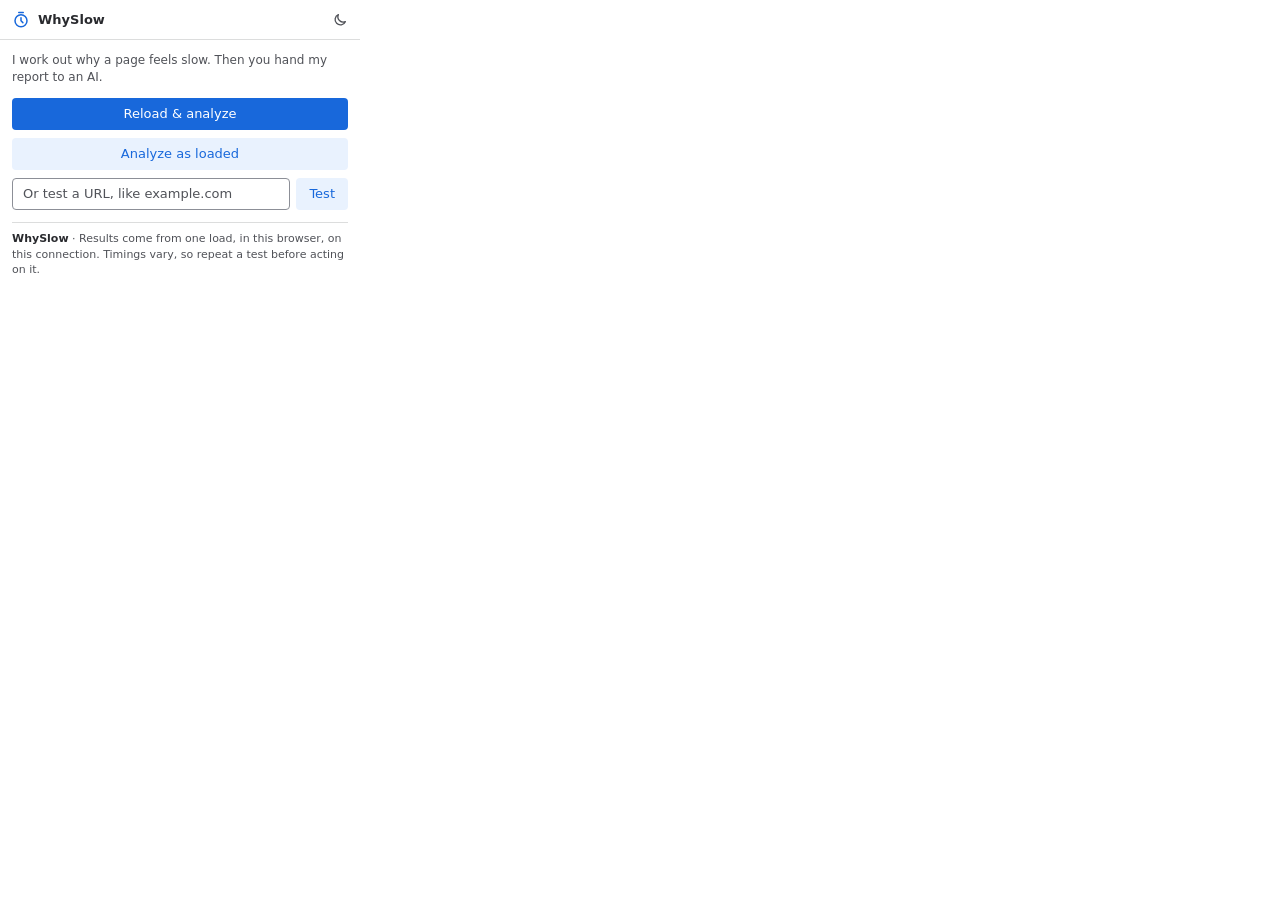
==== commit 4208385b: "WhySlow 2.1.3: version and data caveat in the menu - Version moved from the header to an About line " ====
--- a/popup.html
+++ b/popup.html
@@ -11,7 +11,7 @@
 <body>
   <header class="bar">
     <svg class="logo" width="18" height="18" viewBox="0 0 24 24" fill="none" stroke="currentColor" stroke-width="2" stroke-linecap="round" stroke-linejoin="round" aria-hidden="true"><circle cx="12" cy="13" r="8"/><path d="M12 9v4l2.5 2.5"/><path d="M9 2h6"/></svg>
-    <h1 class="brand">WhySlow <span class="ver" id="ver"></span></h1>
+    <h1 class="brand">WhySlow</h1>
     <span class="host" id="host"></span>
     <button id="btnMode" class="ib" type="button" aria-label="Switch to dark mode" title="Switch to dark mode"></button>
     <button id="btnAgain" class="ib" type="button" aria-label="Run again: reload without the cache and measure" title="Run again (reload without the cache)" hidden><svg width="16" height="16" viewBox="0 0 24 24" fill="none" stroke="currentColor" stroke-width="2" stroke-linecap="round" stroke-linejoin="round" aria-hidden="true"><path d="M21 12a9 9 0 1 1-2.6-6.4"/><path d="M21 4v5h-5"/></svg></button>
@@ -29,6 +29,7 @@
         <input id="urlInput" type="text" aria-label="Domain or URL to test" placeholder="Or test a URL, like example.com" spellcheck="false">
         <button id="btnUrl" class="ds-btn ds-btn--outline" type="button">Test</button>
       </div>
+      <p class="about"><span id="ver">WhySlow</span> · Results come from one load, in this browser, on this connection. Timings vary, so repeat a test before acting on it.</p>
     </section>
     <div id="status" class="status" role="status" hidden></div>
     <div id="results" hidden></div>
--- a/popup.css
+++ b/popup.css
@@ -28,7 +28,6 @@
 body:not(.has-results) .bar { border-bottom: 1px solid var(--border); }
 .logo { flex: none; color: var(--action); }
 .brand { margin: 0; font-size: 13px; line-height: 1; font-weight: 600; white-space: nowrap; }
-.ver { font-size: 11px; font-weight: 400; color: var(--ink-faint); margin-left: 2px; }
 .host { flex: 1; min-width: 0; color: var(--ink-muted); font-size: 12px; white-space: nowrap; overflow: hidden; text-overflow: ellipsis; }
 .ib { flex: none; width: 28px; height: 28px; padding: 0; border: 0; border-radius: var(--radius-sm); background: transparent; color: var(--ink-muted); display: grid; place-items: center; cursor: pointer; }
 .ib:hover:not(:disabled) { background: var(--tint-hover); color: var(--ink); }
@@ -67,6 +66,9 @@
 }
 body.has-results.menu-open .launch { display: flex; }
 body.has-results .launch .tag { display: none; }
+
+.about { margin: 4px 0 0; padding-top: var(--space-8); border-top: 1px solid var(--border); font-size: 11px; line-height: 1.45; color: var(--ink-muted); }
+.about #ver { font-weight: 600; color: var(--ink); }
 
 .status { margin: var(--space-8) var(--space-12); padding: var(--space-8) var(--space-12); border: 1px solid var(--border); background: var(--surface); border-radius: var(--radius-md); font-size: 12px; }
 .status.error { border-color: var(--bad); color: var(--bad); font-weight: 500; }
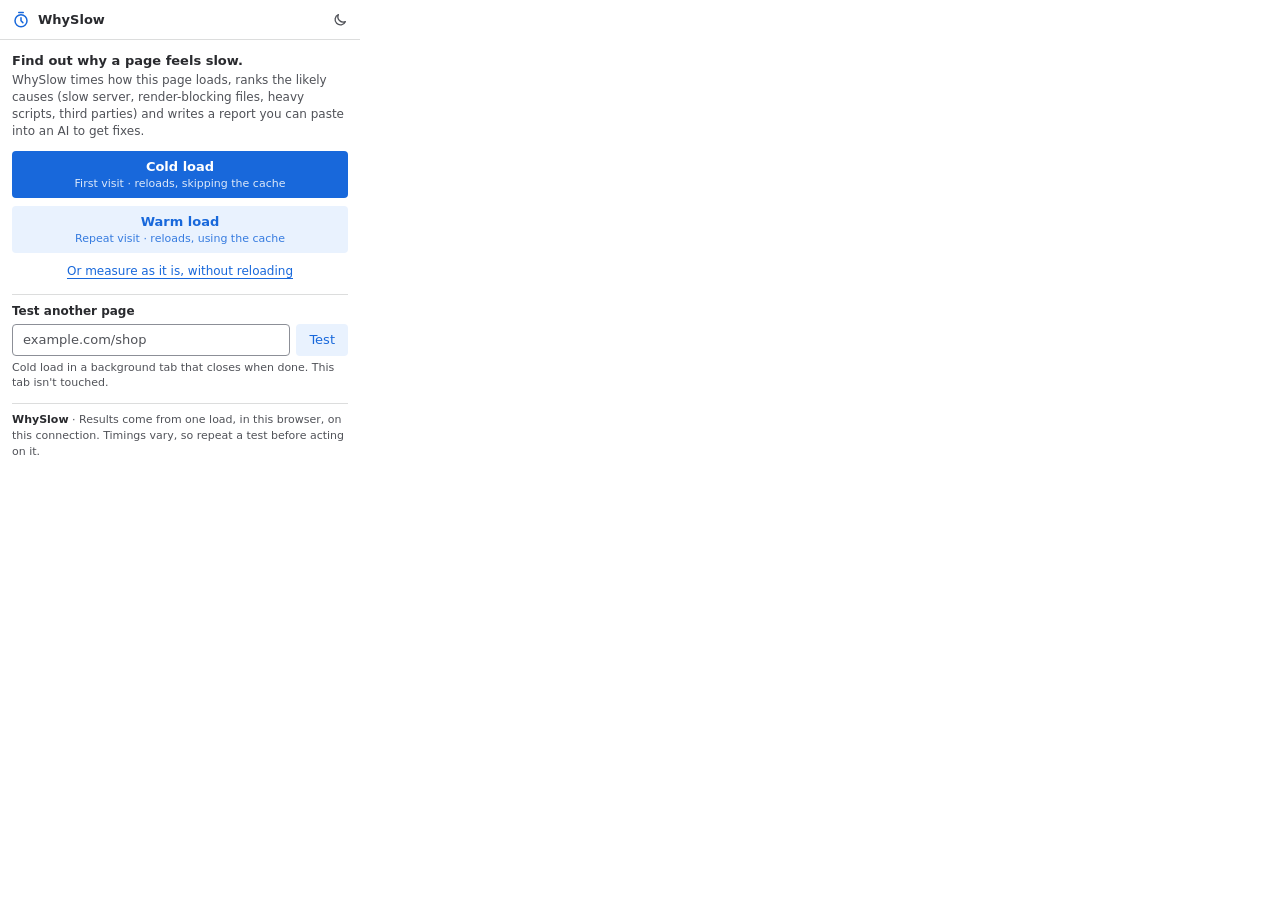
==== commit 3c13314b: "sync repo" ====
--- a/popup.html
+++ b/popup.html
@@ -14,7 +14,7 @@
     <h1 class="brand">WhySlow</h1>
     <span class="host" id="host"></span>
     <button id="btnMode" class="ib" type="button" aria-label="Switch to dark mode" title="Switch to dark mode"></button>
-    <button id="btnAgain" class="ib" type="button" aria-label="Run again: reload without the cache and measure" title="Run again (reload without the cache)" hidden><svg width="16" height="16" viewBox="0 0 24 24" fill="none" stroke="currentColor" stroke-width="2" stroke-linecap="round" stroke-linejoin="round" aria-hidden="true"><path d="M21 12a9 9 0 1 1-2.6-6.4"/><path d="M21 4v5h-5"/></svg></button>
+    <button id="btnAgain" class="ib" type="button" aria-label="Run the same test again" title="Run the same test again" hidden><svg width="16" height="16" viewBox="0 0 24 24" fill="none" stroke="currentColor" stroke-width="2" stroke-linecap="round" stroke-linejoin="round" aria-hidden="true"><path d="M21 12a9 9 0 1 1-2.6-6.4"/><path d="M21 4v5h-5"/></svg></button>
     <button id="btnMenu" class="ib" type="button" aria-label="Other tests" title="Other tests" aria-expanded="false" aria-controls="launch" hidden><svg width="16" height="16" viewBox="0 0 24 24" fill="none" stroke="currentColor" stroke-width="2" stroke-linecap="round" stroke-linejoin="round" aria-hidden="true"><circle cx="12" cy="5" r="1"/><circle cx="12" cy="12" r="1"/><circle cx="12" cy="19" r="1"/></svg></button>
   </header>
 
@@ -22,12 +22,19 @@
 
   <main id="main">
     <section id="launch" class="launch" aria-label="Run a test">
-      <p class="tag">I work out why a page feels slow. Then you hand my report to an AI.</p>
-      <button id="btnReload" class="ds-btn" type="button" title="Reload this tab bypassing the cache, then analyze it">Reload &amp; analyze</button>
-      <button id="btnTab" class="ds-btn ds-btn--outline" type="button" title="Analyze what this tab has already loaded (cache may be warm)">Analyze as loaded</button>
-      <div class="urlrow">
-        <input id="urlInput" type="text" aria-label="Domain or URL to test" placeholder="Or test a URL, like example.com" spellcheck="false">
-        <button id="btnUrl" class="ds-btn ds-btn--outline" type="button">Test</button>
+      <p class="tag"><strong>Find out why a page feels slow.</strong> WhySlow times how this page loads, ranks the likely causes (slow server, render-blocking files, heavy scripts, third parties) and writes a report you can paste into an AI to get fixes.</p>
+      <button id="btnReload" class="ds-btn mbtn" type="button" title="Reload this tab with the cache bypassed, then measure it"><span class="mt">Cold load</span><span class="ms">First visit · reloads, skipping the cache</span></button>
+      <button id="btnWarm" class="ds-btn ds-btn--outline mbtn" type="button" title="Reload this tab normally, using the browser cache, then measure it"><span class="mt">Warm load</span><span class="ms">Repeat visit · reloads, using the cache</span></button>
+      <button id="btnTab" class="linkbtn" type="button" title="Measure what this tab already loaded. Cache state unknown.">Or measure as it is, without reloading</button>
+      <div class="urltest">
+        <label class="ulbl" for="urlInput">Test another page</label>
+        <div class="urlrow">
+          <input id="urlInput" type="text" inputmode="url" list="recentUrls" placeholder="example.com/shop" spellcheck="false" autocomplete="off" aria-describedby="urlHint urlErr">
+          <button id="btnUrl" class="ds-btn ds-btn--outline" type="button">Test</button>
+        </div>
+        <datalist id="recentUrls"></datalist>
+        <p id="urlErr" class="uerr" role="alert" hidden></p>
+        <p id="urlHint" class="uhint">Cold load in a background tab that closes when done. This tab isn't touched.</p>
       </div>
       <p class="about"><span id="ver">WhySlow</span> · Results come from one load, in this browser, on this connection. Timings vary, so repeat a test before acting on it.</p>
     </section>
--- a/popup.css
+++ b/popup.css
@@ -49,7 +49,18 @@
 /* Start panel: the first screen, then the ⋯ menu once there are results */
 .launch { padding: var(--space-12); display: flex; flex-direction: column; gap: var(--space-8); }
 .launch .tag { margin: 0 0 4px; color: var(--ink-muted); font-size: 12px; }
+.launch .tag strong { display: block; margin-bottom: 2px; color: var(--ink); font-size: 13px; }
 .launch .ds-btn { justify-content: center; }
+.launch .mbtn { flex-direction: column; gap: 1px; padding-top: 7px; padding-bottom: 7px; line-height: 1.25; }
+.mbtn .mt { font-weight: 600; }
+.mbtn .ms { font-size: 11px; font-weight: 400; opacity: 0.85; }
+.linkbtn { align-self: center; padding: 2px 4px; border: 0; background: none; font: inherit; font-size: 12px; color: var(--link); text-decoration: underline; text-underline-offset: 3px; cursor: pointer; }
+.linkbtn:disabled { color: var(--ink-faint); cursor: progress; }
+.urltest { display: flex; flex-direction: column; gap: 4px; margin-top: 4px; padding-top: var(--space-8); border-top: 1px solid var(--border); }
+.ulbl { font-size: 12px; font-weight: 600; }
+.uhint { margin: 0; font-size: 11px; color: var(--ink-muted); }
+.uerr { margin: 0; font-size: 12px; font-weight: 500; color: var(--bad); }
+input[aria-invalid="true"] { border-color: var(--bad); }
 .urlrow { display: flex; gap: 6px; }
 .urlrow input { flex: 1; }
 body.has-results .launch {
@@ -166,6 +177,7 @@
 
 .toast { position: absolute; left: var(--space-8); right: var(--space-8); bottom: 44px; z-index: 7; padding: 6px 10px; background: var(--st-surface-overlay, var(--bg)); border: 1px solid var(--border); border-radius: var(--radius-sm); box-shadow: var(--st-shadow-overlay); font-size: 12px; }
 .toast:empty { display: none; }
+.toast { color: var(--ink); }
 .toast.done { color: var(--good); }
 .toast.done::before { content: "\2713\00a0"; }
 .toast.fail { color: var(--bad); font-weight: 500; }
@@ -294,6 +306,13 @@
 details.hist td, details.hist th { white-space: normal; }
 details.hist td.num { white-space: nowrap; }
 tr.thisrun td { background: var(--surface); }
+.runopen { padding: 0; border: 0; background: none; font: inherit; color: var(--link); text-align: left; text-decoration: underline; text-underline-offset: 3px; cursor: pointer; }
+.runback::before { content: "\2190\00a0"; }
+.runhead { display: flex; flex-direction: column; margin-top: var(--space-8); }
+.runhead strong { font-size: 15px; font-weight: 600; }
+ul.runfind { margin: 0; padding: 0; list-style: none; font-size: 12px; word-break: break-all; }
+ul.runfind li { padding: 3px 0; }
+.runact { margin-top: var(--space-12); }
 td.del { width: 36px; padding: 0 4px; text-align: right; }
 .delRun:hover:not(:disabled) { background: var(--st-danger-bg); color: var(--bad); }
 /* Saved-run settings: labelled rows, a switch, red Clear buttons with a two-click confirm */
